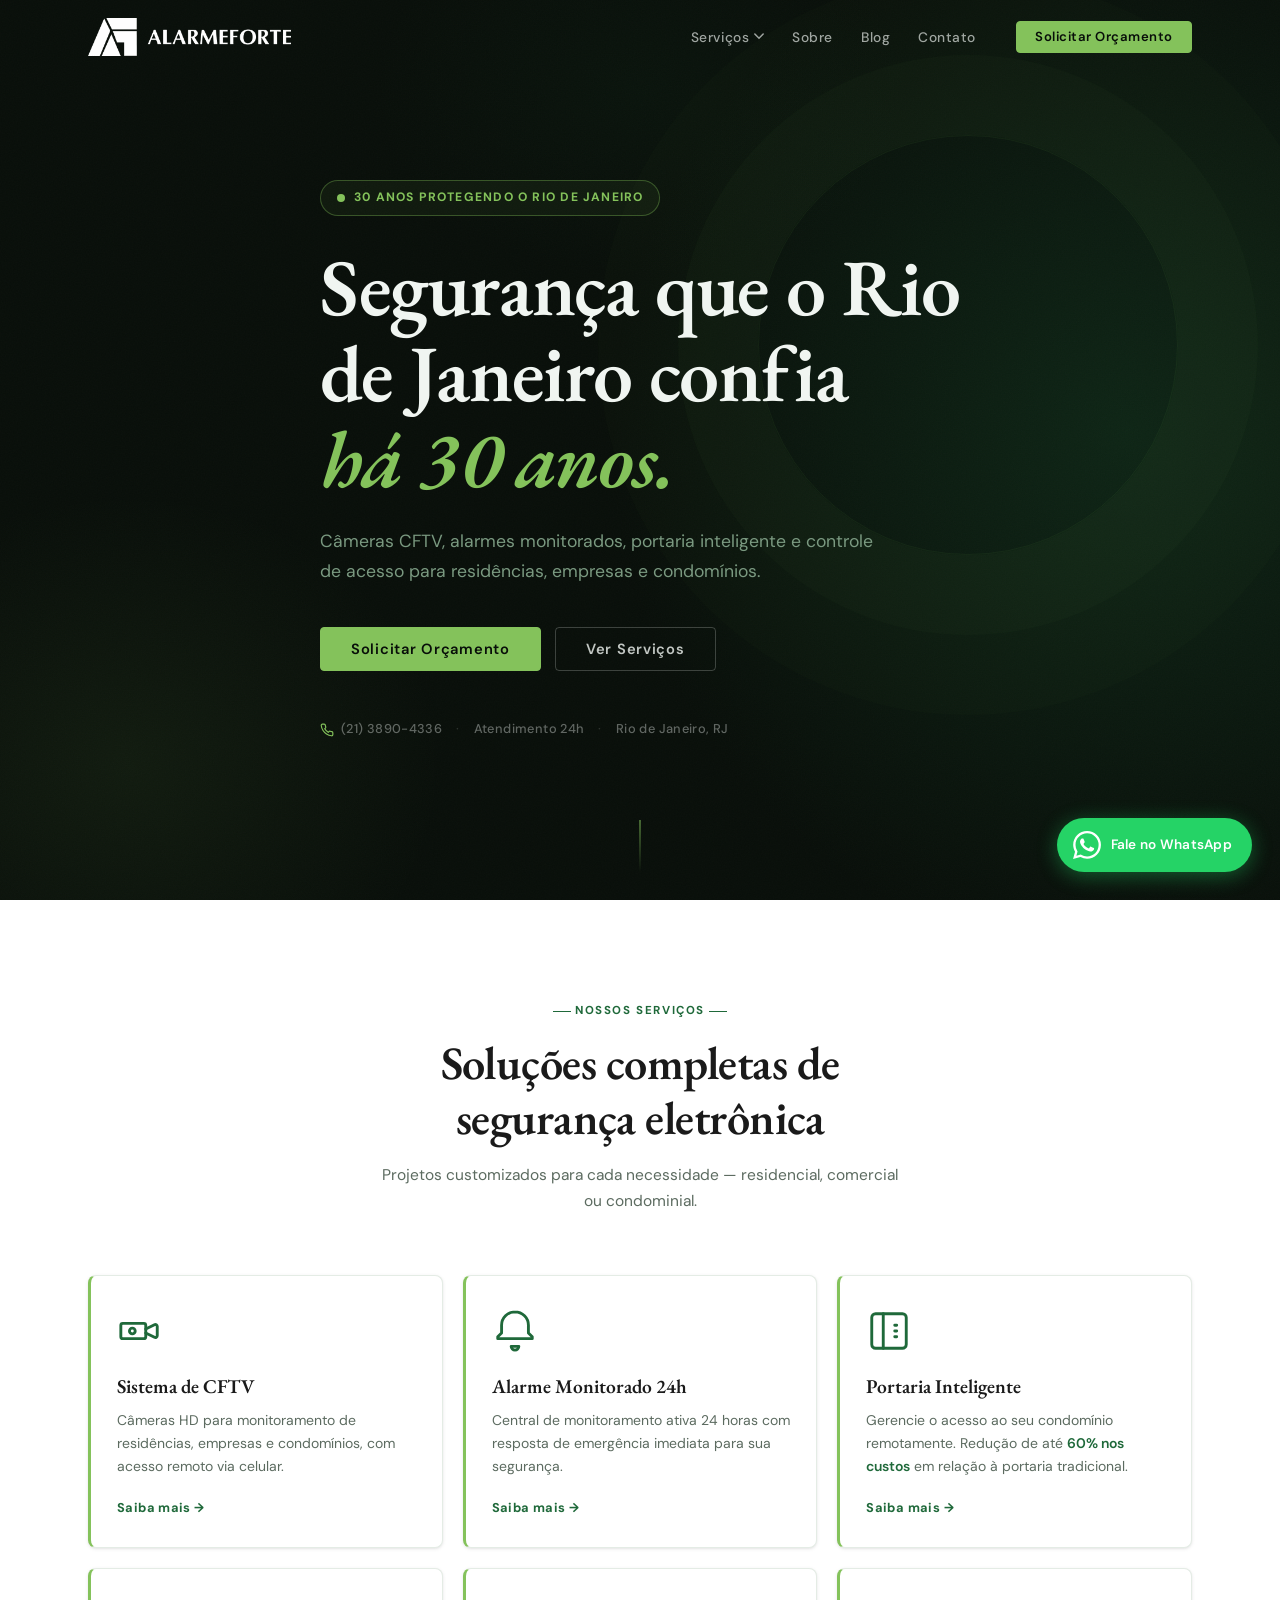
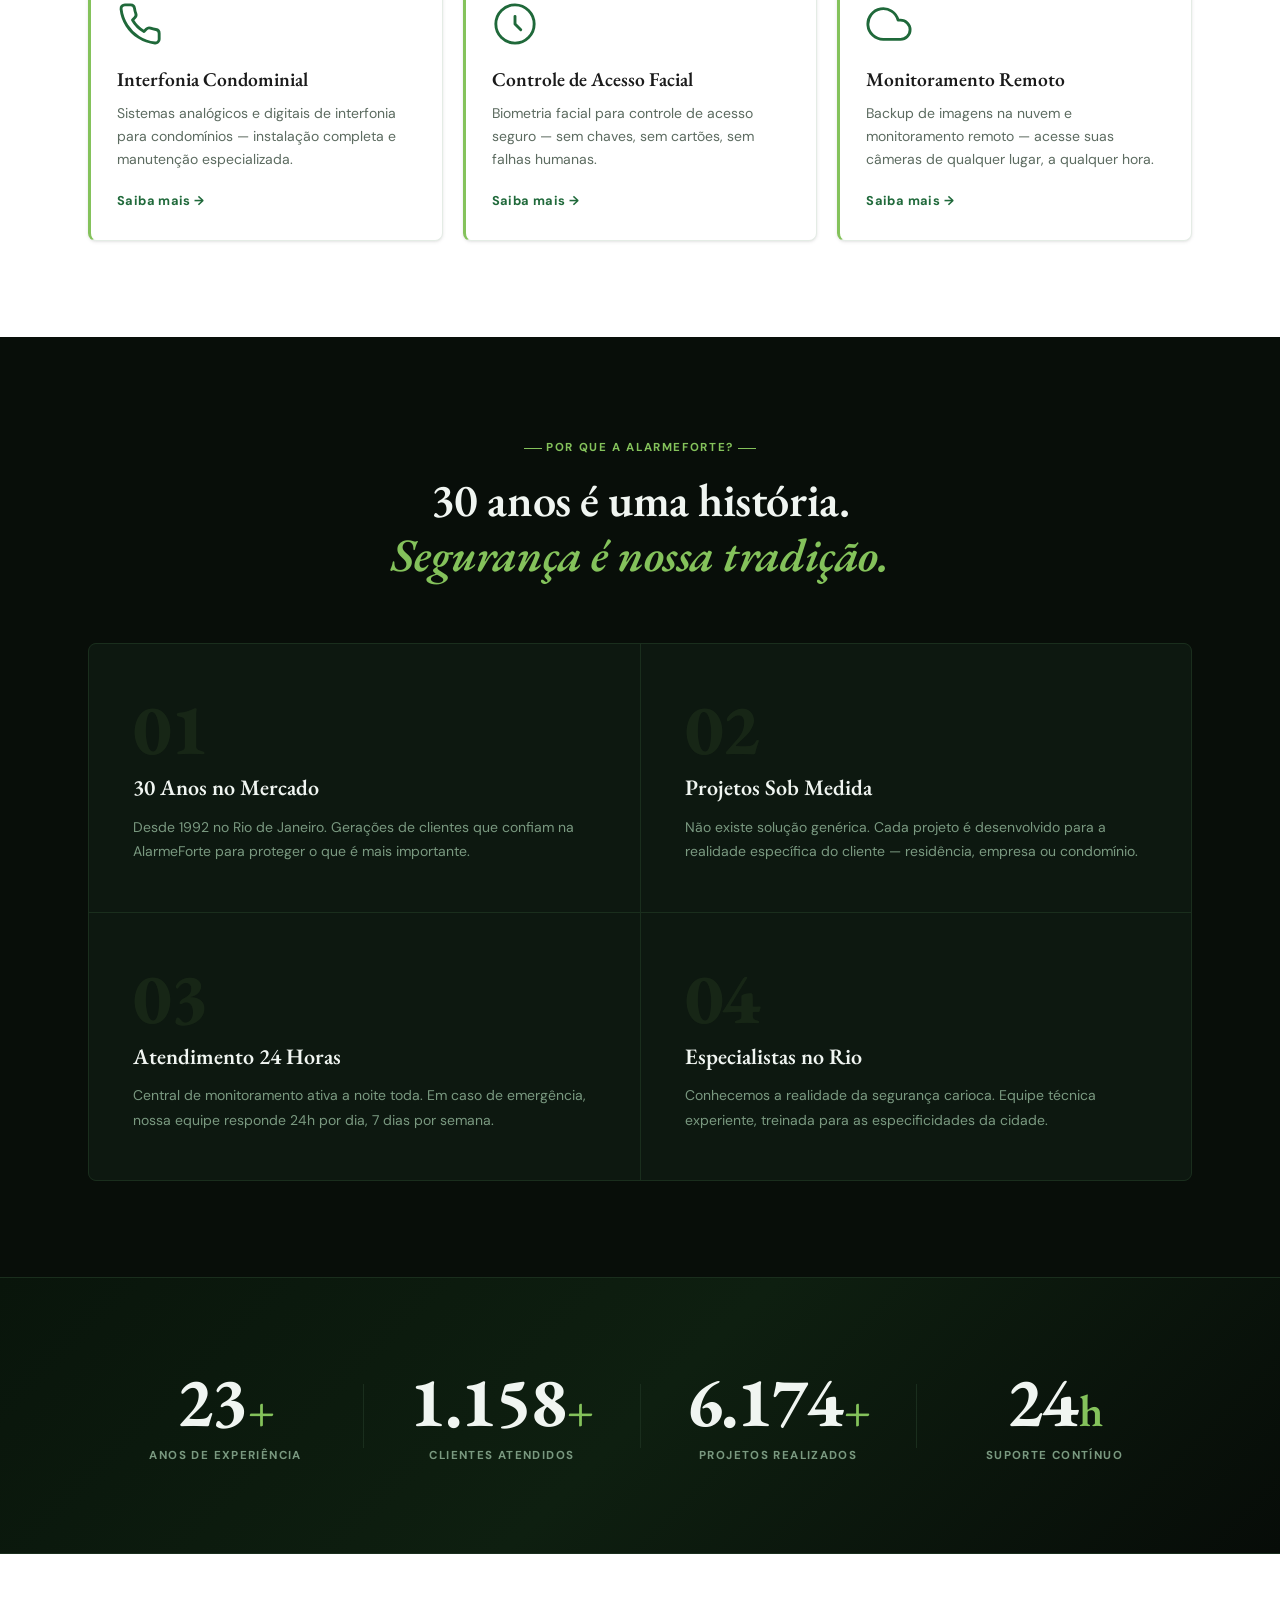
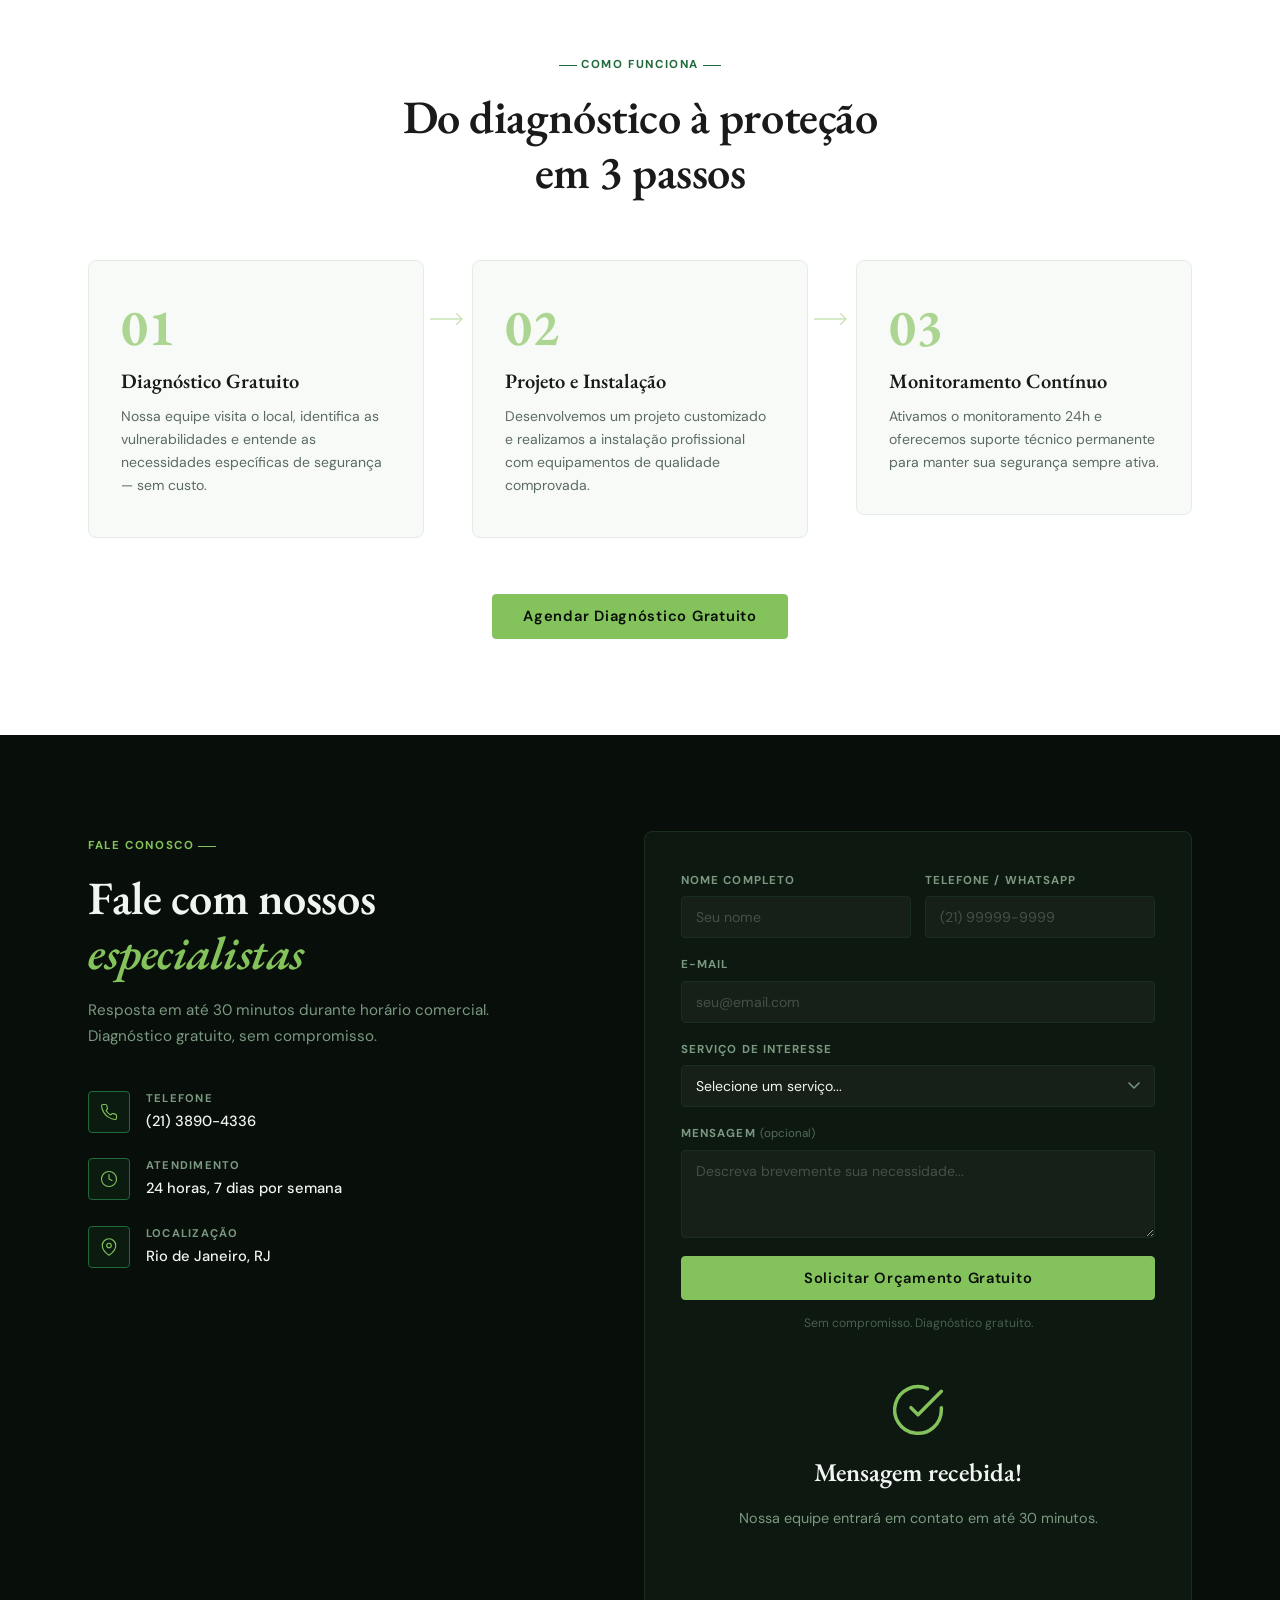
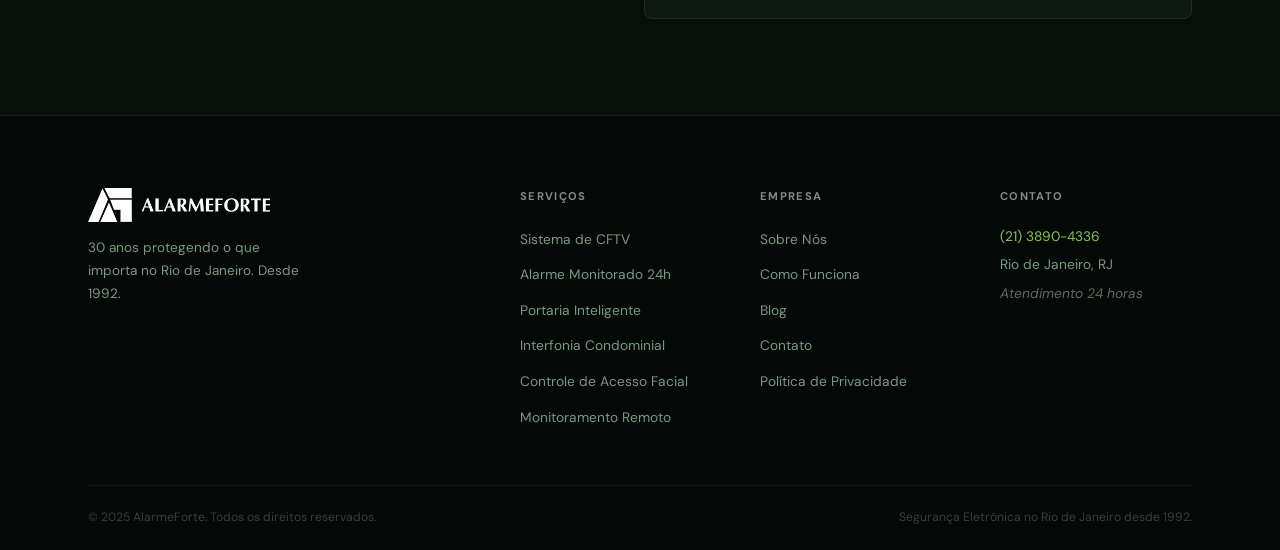
==== index.html @ 2f34e300 "feat: AlarmeForte site V2 — gerador estático, páginas de serviço, blog, admin Streamlit" ====
<!DOCTYPE html>
<html lang="pt-BR">
<head>
  <meta charset="UTF-8">
  <meta name="viewport" content="width=device-width, initial-scale=1.0">
  <meta name="description" content="AlarmeForte — 30 anos de segurança eletrônica no Rio de Janeiro. Câmeras CFTV, alarmes monitorados, portaria inteligente e controle de acesso para residências, empresas e condomínios.">
  <meta property="og:title" content="AlarmeForte | Segurança Eletrônica no Rio de Janeiro">
  <meta property="og:description" content="30 anos protegendo residências, empresas e condomínios no Rio de Janeiro.">
  <meta property="og:type" content="website">
  <meta name="author" content="AlarmeForte">
  <title>AlarmeForte | Segurança Eletrônica no Rio de Janeiro</title>
  
  <link rel="preconnect" href="https://fonts.googleapis.com">
  <link rel="preconnect" href="https://fonts.gstatic.com" crossorigin>
  <link href="https://fonts.googleapis.com/css2?family=EB+Garamond:ital,wght@0,400;0,500;0,600;0,700;0,800;1,400;1,600&family=DM+Sans:opsz,wght@9..40,300;9..40,400;9..40,500;9..40,600;9..40,700&display=swap" rel="stylesheet">
  <link rel="stylesheet" href="/css/style.css">
</head>
<body>

  <!-- ===== NAVIGATION ===== -->
  <nav id="navbar" class="navbar">
    <div class="nav-container">
      <a href="/" class="nav-logo">
        <img src="/img/logo.png" alt="AlarmeForte" class="logo-img">
      </a>
      <ul class="nav-links" id="navLinks">
        <li class="nav-dropdown-wrapper">
          <a href="#" class="nav-dropdown-toggle" aria-haspopup="true" aria-expanded="false">
            Serviços
            <svg viewBox="0 0 12 8" width="10" height="7" fill="none" stroke="currentColor" stroke-width="1.8" stroke-linecap="round" aria-hidden="true"><path d="M1 1l5 5 5-5"/></svg>
          </a>
          <div class="nav-dropdown-menu" role="menu">
            
            <a href="/servicos/cftv/" role="menuitem">Sistema de CFTV</a>
            
            <a href="/servicos/alarme-monitorado/" role="menuitem">Alarme Monitorado 24h</a>
            
            <a href="/servicos/portaria-inteligente/" role="menuitem">Portaria Inteligente</a>
            
            <a href="/servicos/interfonia/" role="menuitem">Interfonia Condominial</a>
            
            <a href="/servicos/controle-acesso/" role="menuitem">Controle de Acesso Facial</a>
            
            <a href="/servicos/monitoramento-remoto/" role="menuitem">Monitoramento Remoto</a>
            
          </div>
        </li>
        <li><a href="/#sobre">Sobre</a></li>
        <li><a href="/noticias/">Blog</a></li>
        <li><a href="/#contato">Contato</a></li>
      </ul>
      <a href="/#contato" class="btn btn-primary nav-cta">Solicitar Orçamento</a>
      <button class="hamburger" id="hamburger" aria-label="Abrir menu" aria-expanded="false">
        <span></span><span></span><span></span>
      </button>
    </div>
  </nav>

  

  <!-- ===== HERO ===== -->
  <section id="hero" class="hero">
    <div class="hero-bg" aria-hidden="true"></div>
    <div class="container hero-content">
      <div class="hero-badge reveal">
        <svg viewBox="0 0 8 8" width="8" height="8" aria-hidden="true"><circle cx="4" cy="4" r="4" fill="#84C25B"/></svg>
        30 Anos Protegendo o Rio de Janeiro
      </div>
      <h1 class="hero-title reveal reveal-delay-1">
        Segurança que o Rio<br>
        de Janeiro confia<br>
        <em>há 30 anos.</em>
      </h1>
      <p class="hero-subtitle reveal reveal-delay-2">
        Câmeras CFTV, alarmes monitorados, portaria inteligente e controle de acesso
        para residências, empresas e condomínios.
      </p>
      <div class="hero-actions reveal reveal-delay-3">
        <a href="/#contato" class="btn btn-primary btn-lg">Solicitar Orçamento</a>
        <a href="#servicos" class="btn btn-outline btn-lg">Ver Serviços</a>
      </div>
      <div class="hero-trust reveal reveal-delay-4">
        <span>
          <svg viewBox="0 0 24 24" width="14" height="14" fill="none" stroke="currentColor" stroke-width="2" aria-hidden="true"><path d="M22 16.92v3a2 2 0 01-2.18 2 19.79 19.79 0 01-8.63-3.07 19.5 19.5 0 01-6-6A19.79 19.79 0 012.12 4.18 2 2 0 014.11 2h3a2 2 0 012 1.72c.127.96.361 1.903.7 2.81a2 2 0 01-.45 2.11L8.09 9.91a16 16 0 006 6l1.27-1.27a2 2 0 012.11-.45c.907.339 1.85.573 2.81.7A2 2 0 0122 16.92z" stroke-linecap="round" stroke-linejoin="round"/></svg>
          (21) 3890-4336
        </span>
        <span class="trust-sep" aria-hidden="true">·</span>
        <span>Atendimento 24h</span>
        <span class="trust-sep" aria-hidden="true">·</span>
        <span>Rio de Janeiro, RJ</span>
      </div>
    </div>
    <div class="hero-scroll-indicator" aria-hidden="true">
      <div class="scroll-line"></div>
    </div>
  </section>

  <!-- ===== SERVIÇOS ===== -->
  <section id="servicos" class="section-light">
    <div class="container">
      <div class="section-header">
        <span class="section-label">Nossos Serviços</span>
        <h2 class="section-title">Soluções completas de<br>segurança eletrônica</h2>
        <p class="section-subtitle">Projetos customizados para cada necessidade — residencial, comercial ou condominial.</p>
      </div>
      <div class="services-grid">

        <article class="service-card reveal">
          <div class="service-icon" aria-hidden="true">
            <svg viewBox="0 0 24 24" fill="none" stroke="currentColor" stroke-width="1.5" stroke-linecap="round" stroke-linejoin="round">
              <rect x="2" y="8" width="13" height="8" rx="1"/>
              <path d="M15 11l4.55-2.28A1 1 0 0121 9.57V14.4a1 1 0 01-1.45.9L15 13"/>
              <circle cx="8" cy="12" r="1.5"/>
            </svg>
          </div>
          <h3>Sistema de CFTV</h3>
          <p>Câmeras HD para monitoramento de residências, empresas e condomínios, com acesso remoto via celular.</p>
          <a href="/servicos/cftv/" class="service-link">Saiba mais →</a>
        </article>

        <article class="service-card reveal">
          <div class="service-icon" aria-hidden="true">
            <svg viewBox="0 0 24 24" fill="none" stroke="currentColor" stroke-width="1.5" stroke-linecap="round" stroke-linejoin="round">
              <path d="M12 2C8.13 2 5 5.13 5 9v4l-2 2v1h18v-1l-2-2V9c0-3.87-3.13-7-7-7zm0 20c1.1 0 2-.9 2-2h-4c0 1.1.9 2 2 2z"/>
            </svg>
          </div>
          <h3>Alarme Monitorado 24h</h3>
          <p>Central de monitoramento ativa 24 horas com resposta de emergência imediata para sua segurança.</p>
          <a href="/servicos/alarme-monitorado/" class="service-link">Saiba mais →</a>
        </article>

        <article class="service-card reveal">
          <div class="service-icon" aria-hidden="true">
            <svg viewBox="0 0 24 24" fill="none" stroke="currentColor" stroke-width="1.5" stroke-linecap="round" stroke-linejoin="round">
              <rect x="3" y="3" width="18" height="18" rx="2"/>
              <path d="M9 3v18M15 9h1M15 12h1M15 15h1"/>
            </svg>
          </div>
          <h3>Portaria Inteligente</h3>
          <p>Gerencie o acesso ao seu condomínio remotamente. Redução de até <strong>60% nos custos</strong> em relação à portaria tradicional.</p>
          <a href="/servicos/portaria-inteligente/" class="service-link">Saiba mais →</a>
        </article>

        <article class="service-card reveal">
          <div class="service-icon" aria-hidden="true">
            <svg viewBox="0 0 24 24" fill="none" stroke="currentColor" stroke-width="1.5" stroke-linecap="round" stroke-linejoin="round">
              <path d="M22 16.92v3a2 2 0 01-2.18 2 19.79 19.79 0 01-8.63-3.07 19.5 19.5 0 01-6-6A19.79 19.79 0 012.12 4.18 2 2 0 014.11 2h3a2 2 0 012 1.72c.127.96.361 1.903.7 2.81a2 2 0 01-.45 2.11L8.09 9.91a16 16 0 006 6l1.27-1.27a2 2 0 012.11-.45c.907.339 1.85.573 2.81.7A2 2 0 0122 16.92z"/>
            </svg>
          </div>
          <h3>Interfonia Condominial</h3>
          <p>Sistemas analógicos e digitais de interfonia para condomínios — instalação completa e manutenção especializada.</p>
          <a href="/servicos/interfonia/" class="service-link">Saiba mais →</a>
        </article>

        <article class="service-card reveal">
          <div class="service-icon" aria-hidden="true">
            <svg viewBox="0 0 24 24" fill="none" stroke="currentColor" stroke-width="1.5" stroke-linecap="round" stroke-linejoin="round">
              <path d="M12 2a10 10 0 100 20 10 10 0 000-20z"/>
              <path d="M12 8v4l3 3"/>
            </svg>
          </div>
          <h3>Controle de Acesso Facial</h3>
          <p>Biometria facial para controle de acesso seguro — sem chaves, sem cartões, sem falhas humanas.</p>
          <a href="/servicos/controle-acesso/" class="service-link">Saiba mais →</a>
        </article>

        <article class="service-card reveal">
          <div class="service-icon" aria-hidden="true">
            <svg viewBox="0 0 24 24" fill="none" stroke="currentColor" stroke-width="1.5" stroke-linecap="round" stroke-linejoin="round">
              <path d="M18 10h-1.26A8 8 0 109 20h9a5 5 0 000-10z"/>
            </svg>
          </div>
          <h3>Monitoramento Remoto</h3>
          <p>Backup de imagens na nuvem e monitoramento remoto — acesse suas câmeras de qualquer lugar, a qualquer hora.</p>
          <a href="/servicos/monitoramento-remoto/" class="service-link">Saiba mais →</a>
        </article>

      </div>
    </div>
  </section>

  <!-- ===== POR QUE ALARMEFORTE ===== -->
  <section id="sobre" class="section-dark">
    <div class="container">
      <div class="section-header">
        <span class="section-label">Por que a AlarmeForte?</span>
        <h2 class="section-title section-title-light">30 anos é uma história.<br><em>Segurança é nossa tradição.</em></h2>
      </div>
      <div class="features-grid">
        <div class="feature-card reveal">
          <div class="feature-number" aria-hidden="true">01</div>
          <h3>30 Anos no Mercado</h3>
          <p>Desde 1992 no Rio de Janeiro. Gerações de clientes que confiam na AlarmeForte para proteger o que é mais importante.</p>
        </div>
        <div class="feature-card reveal">
          <div class="feature-number" aria-hidden="true">02</div>
          <h3>Projetos Sob Medida</h3>
          <p>Não existe solução genérica. Cada projeto é desenvolvido para a realidade específica do cliente — residência, empresa ou condomínio.</p>
        </div>
        <div class="feature-card reveal">
          <div class="feature-number" aria-hidden="true">03</div>
          <h3>Atendimento 24 Horas</h3>
          <p>Central de monitoramento ativa a noite toda. Em caso de emergência, nossa equipe responde 24h por dia, 7 dias por semana.</p>
        </div>
        <div class="feature-card reveal">
          <div class="feature-number" aria-hidden="true">04</div>
          <h3>Especialistas no Rio</h3>
          <p>Conhecemos a realidade da segurança carioca. Equipe técnica experiente, treinada para as especificidades da cidade.</p>
        </div>
      </div>
    </div>
  </section>

  <!-- ===== NÚMEROS ===== -->
  <section id="numeros" class="section-stats">
    <div class="container">
      <div class="stats-grid">
        <div class="stat-item reveal">
          <div class="stat-value">
            <span class="stat-number" data-target="30">0</span><span class="stat-suffix">+</span>
          </div>
          <span class="stat-label">Anos de Experiência</span>
        </div>
        <div class="stat-divider" aria-hidden="true"></div>
        <div class="stat-item reveal">
          <div class="stat-value">
            <span class="stat-number" data-target="1500">0</span><span class="stat-suffix">+</span>
          </div>
          <span class="stat-label">Clientes Atendidos</span>
        </div>
        <div class="stat-divider" aria-hidden="true"></div>
        <div class="stat-item reveal">
          <div class="stat-value">
            <span class="stat-number" data-target="8000">0</span><span class="stat-suffix">+</span>
          </div>
          <span class="stat-label">Projetos Realizados</span>
        </div>
        <div class="stat-divider" aria-hidden="true"></div>
        <div class="stat-item reveal">
          <div class="stat-value">
            <span class="stat-number">24</span><span class="stat-suffix">h</span>
          </div>
          <span class="stat-label">Suporte Contínuo</span>
        </div>
      </div>
    </div>
  </section>

  <!-- ===== COMO FUNCIONA ===== -->
  <section id="como-funciona" class="section-light">
    <div class="container">
      <div class="section-header">
        <span class="section-label">Como Funciona</span>
        <h2 class="section-title">Do diagnóstico à proteção<br>em 3 passos</h2>
      </div>
      <div class="steps-grid">
        <div class="step reveal">
          <div class="step-number" aria-hidden="true">01</div>
          <h3>Diagnóstico Gratuito</h3>
          <p>Nossa equipe visita o local, identifica as vulnerabilidades e entende as necessidades específicas de segurança — sem custo.</p>
        </div>
        <div class="step-connector" aria-hidden="true">
          <svg viewBox="0 0 40 16" fill="none"><path d="M0 8h36M30 2l6 6-6 6" stroke="currentColor" stroke-width="1.5" stroke-linecap="round" stroke-linejoin="round"/></svg>
        </div>
        <div class="step reveal">
          <div class="step-number" aria-hidden="true">02</div>
          <h3>Projeto e Instalação</h3>
          <p>Desenvolvemos um projeto customizado e realizamos a instalação profissional com equipamentos de qualidade comprovada.</p>
        </div>
        <div class="step-connector" aria-hidden="true">
          <svg viewBox="0 0 40 16" fill="none"><path d="M0 8h36M30 2l6 6-6 6" stroke="currentColor" stroke-width="1.5" stroke-linecap="round" stroke-linejoin="round"/></svg>
        </div>
        <div class="step reveal">
          <div class="step-number" aria-hidden="true">03</div>
          <h3>Monitoramento Contínuo</h3>
          <p>Ativamos o monitoramento 24h e oferecemos suporte técnico permanente para manter sua segurança sempre ativa.</p>
        </div>
      </div>
      <div class="steps-cta reveal">
        <a href="/#contato" class="btn btn-primary btn-lg">Agendar Diagnóstico Gratuito</a>
      </div>
    </div>
  </section>

  <!-- ===== CONTATO ===== -->
  <section id="contato" class="section-dark">
    <div class="container">
      <div class="contact-grid">
        <div class="contact-info reveal">
          <span class="section-label">Fale Conosco</span>
          <h2 class="section-title section-title-light">Fale com nossos<br><em>especialistas</em></h2>
          <p class="contact-subtitle">Resposta em até 30 minutos durante horário comercial. Diagnóstico gratuito, sem compromisso.</p>
          <div class="contact-details">
            <a href="tel:+552138904336" class="contact-item">
              <div class="contact-icon" aria-hidden="true">
                <svg viewBox="0 0 24 24" fill="none" stroke="currentColor" stroke-width="1.5" stroke-linecap="round" stroke-linejoin="round" width="18" height="18">
                  <path d="M22 16.92v3a2 2 0 01-2.18 2 19.79 19.79 0 01-8.63-3.07 19.5 19.5 0 01-6-6A19.79 19.79 0 012.12 4.18 2 2 0 014.11 2h3a2 2 0 012 1.72c.127.96.361 1.903.7 2.81a2 2 0 01-.45 2.11L8.09 9.91a16 16 0 006 6l1.27-1.27a2 2 0 012.11-.45c.907.339 1.85.573 2.81.7A2 2 0 0122 16.92z"/>
                </svg>
              </div>
              <div>
                <span class="contact-label">Telefone</span>
                <span class="contact-value">(21) 3890-4336</span>
              </div>
            </a>
            <div class="contact-item">
              <div class="contact-icon" aria-hidden="true">
                <svg viewBox="0 0 24 24" fill="none" stroke="currentColor" stroke-width="1.5" stroke-linecap="round" width="18" height="18">
                  <circle cx="12" cy="12" r="10"/><polyline points="12 6 12 12 16 14"/>
                </svg>
              </div>
              <div>
                <span class="contact-label">Atendimento</span>
                <span class="contact-value">24 horas, 7 dias por semana</span>
              </div>
            </div>
            <div class="contact-item">
              <div class="contact-icon" aria-hidden="true">
                <svg viewBox="0 0 24 24" fill="none" stroke="currentColor" stroke-width="1.5" stroke-linecap="round" stroke-linejoin="round" width="18" height="18">
                  <path d="M21 10c0 7-9 13-9 13s-9-6-9-13a9 9 0 0118 0z"/>
                  <circle cx="12" cy="10" r="3"/>
                </svg>
              </div>
              <div>
                <span class="contact-label">Localização</span>
                <span class="contact-value">Rio de Janeiro, RJ</span>
              </div>
            </div>
          </div>
        </div>
        <div class="contact-form-wrapper reveal">
          <form id="contactForm" class="contact-form" action="https://formspree.io/f/mzdkrook" method="POST">
            <div class="form-row">
              <div class="form-group">
                <label for="name">Nome completo</label>
                <input type="text" id="name" name="name" placeholder="Seu nome" required autocomplete="name">
              </div>
              <div class="form-group">
                <label for="phone">Telefone / WhatsApp</label>
                <input type="tel" id="phone" name="phone" placeholder="(21) 99999-9999" required autocomplete="tel">
              </div>
            </div>
            <div class="form-group">
              <label for="email">E-mail</label>
              <input type="email" id="email" name="email" placeholder="seu@email.com" required autocomplete="email">
            </div>
            <div class="form-group">
              <label for="service">Serviço de interesse</label>
              <select id="service" name="service">
                <option value="">Selecione um serviço...</option>
                
                <option>Sistema de CFTV</option>
                
                <option>Alarme Monitorado 24h</option>
                
                <option>Portaria Inteligente</option>
                
                <option>Interfonia Condominial</option>
                
                <option>Controle de Acesso Facial</option>
                
                <option>Monitoramento Remoto</option>
                
                <option>Assistência Técnica</option>
                <option>Outro / Não sei ainda</option>
              </select>
            </div>
            <div class="form-group">
              <label for="message">Mensagem <span class="label-optional">(opcional)</span></label>
              <textarea id="message" name="message" rows="3" placeholder="Descreva brevemente sua necessidade..."></textarea>
            </div>
            <button type="submit" class="btn btn-primary btn-full btn-lg" id="submitBtn">
              <span class="btn-text">Solicitar Orçamento Gratuito</span>
              <span class="btn-loading" hidden>Enviando...</span>
            </button>
            <p class="form-note">Sem compromisso. Diagnóstico gratuito.</p>
          </form>
          <div id="formSuccess" class="form-success" hidden>
            <svg viewBox="0 0 24 24" fill="none" stroke="currentColor" stroke-width="1.5" width="56" height="56">
              <path d="M22 11.08V12a10 10 0 11-5.93-9.14" stroke-linecap="round" stroke-linejoin="round"/>
              <polyline points="22 4 12 14.01 9 11.01" stroke-linecap="round" stroke-linejoin="round"/>
            </svg>
            <h3>Mensagem recebida!</h3>
            <p>Nossa equipe entrará em contato em até 30 minutos.</p>
          </div>
        </div>
      </div>
    </div>
  </section>



  <!-- ===== FOOTER ===== -->
  <footer class="footer">
    <div class="container">
      <div class="footer-grid">
        <div class="footer-brand">
          <a href="/" class="nav-logo footer-logo">
            <img src="/img/logo.png" alt="AlarmeForte" class="logo-img">
          </a>
          <p class="footer-tagline">30 anos protegendo o que importa no Rio de Janeiro. Desde 1992.</p>
        </div>
        <div class="footer-links">
          <h4>Serviços</h4>
          <ul>
            
            <li><a href="/servicos/cftv/">Sistema de CFTV</a></li>
            
            <li><a href="/servicos/alarme-monitorado/">Alarme Monitorado 24h</a></li>
            
            <li><a href="/servicos/portaria-inteligente/">Portaria Inteligente</a></li>
            
            <li><a href="/servicos/interfonia/">Interfonia Condominial</a></li>
            
            <li><a href="/servicos/controle-acesso/">Controle de Acesso Facial</a></li>
            
            <li><a href="/servicos/monitoramento-remoto/">Monitoramento Remoto</a></li>
            
          </ul>
        </div>
        <div class="footer-links">
          <h4>Empresa</h4>
          <ul>
            <li><a href="/#sobre">Sobre Nós</a></li>
            <li><a href="/#como-funciona">Como Funciona</a></li>
            <li><a href="/noticias/">Blog</a></li>
            <li><a href="/#contato">Contato</a></li>
            <li><a href="https://alarmeforte.com.br/politica-de-privacidade/" target="_blank" rel="noopener">Política de Privacidade</a></li>
          </ul>
        </div>
        <div class="footer-contact">
          <h4>Contato</h4>
          <p><a href="tel:+552138904336">(21) 3890-4336</a></p>
          <p>Rio de Janeiro, RJ</p>
          <p class="footer-hours">Atendimento 24 horas</p>
        </div>
      </div>
      <div class="footer-bottom">
        <p>© 2025 AlarmeForte. Todos os direitos reservados.</p>
        <p>Segurança Eletrônica no Rio de Janeiro desde 1992.</p>
      </div>
    </div>
  </footer>

  <!-- WhatsApp Floating Button -->
  <a href="https://wa.me/+5521988616651?text=Ol%C3%A1%21%20Gostaria%20de%20solicitar%20um%20or%C3%A7amento."
     class="whatsapp-btn"
     target="_blank"
     rel="noopener noreferrer"
     aria-label="Fale conosco pelo WhatsApp">
    <svg viewBox="0 0 24 24" fill="currentColor" width="28" height="28" aria-hidden="true">
      <path d="M17.472 14.382c-.297-.149-1.758-.867-2.03-.967-.273-.099-.471-.148-.67.15-.197.297-.767.966-.94 1.164-.173.199-.347.223-.644.075-.297-.15-1.255-.463-2.39-1.475-.883-.788-1.48-1.761-1.653-2.059-.173-.297-.018-.458.13-.606.134-.133.298-.347.446-.52.149-.174.198-.298.298-.497.099-.198.05-.371-.025-.52-.075-.149-.669-1.612-.916-2.207-.242-.579-.487-.5-.669-.51-.173-.008-.371-.01-.57-.01-.198 0-.52.074-.792.372-.272.297-1.04 1.016-1.04 2.479 0 1.462 1.065 2.875 1.213 3.074.149.198 2.096 3.2 5.077 4.487.709.306 1.262.489 1.694.625.712.227 1.36.195 1.871.118.571-.085 1.758-.719 2.006-1.413.248-.694.248-1.289.173-1.413-.074-.124-.272-.198-.57-.347m-5.421 7.403h-.004a9.87 9.87 0 01-5.031-1.378l-.361-.214-3.741.982.998-3.648-.235-.374a9.86 9.86 0 01-1.51-5.26c.001-5.45 4.436-9.884 9.888-9.884 2.64 0 5.122 1.03 6.988 2.898a9.825 9.825 0 012.893 6.994c-.003 5.45-4.437 9.884-9.885 9.884m8.413-18.297A11.815 11.815 0 0012.05 0C5.495 0 .16 5.335.157 11.892c0 2.096.547 4.142 1.588 5.945L.057 24l6.305-1.654a11.882 11.882 0 005.683 1.448h.005c6.554 0 11.89-5.335 11.893-11.893a11.821 11.821 0 00-3.48-8.413z"/>
    </svg>
    <span class="whatsapp-label">Fale no WhatsApp</span>
  </a>

  <script src="/js/main.js"></script>
  
</body>
</html>
---- css/style.css ----
/* ===========================================
   ALARMEFORTE — style.css
   Design: "Fortaleza" — dark, authoritative
   =========================================== */

/* ===========================
   DESIGN TOKENS
   =========================== */
:root {
  /* Colors */
  --dark-bg:        #080E09;
  --dark-card:      #0D1810;
  --dark-border:    #1A2E1D;
  --green-primary:  #1F693A;
  --green-accent:   #84C25B;
  --green-glow:     rgba(132, 194, 91, 0.15);
  --text-light:     #F0F5F1;
  --text-muted:     #7A9980;
  --white:          #FFFFFF;
  --text-dark:      #1A1A1A;
  --text-gray:      #5C6B60;
  --light-bg:       #F7FAF7;
  --border-light:   #E4ECE5;

  /* Typography */
  --font-display: 'EB Garamond', Georgia, 'Times New Roman', serif;
  --font-body:    'DM Sans', system-ui, -apple-system, sans-serif;

  /* Shape */
  --radius:    4px;
  --radius-lg: 8px;

  /* Shadows */
  --shadow-sm: 0 1px 4px rgba(0,0,0,0.07), 0 1px 2px rgba(0,0,0,0.05);
  --shadow-md: 0 4px 20px rgba(0,0,0,0.10), 0 2px 8px rgba(0,0,0,0.06);
  --shadow-lg: 0 20px 56px rgba(0,0,0,0.16);

  /* Transitions */
  --t: 0.22s ease;
  --t-slow: 0.5s ease;
}

/* ===========================
   RESET & BASE
   =========================== */
*, *::before, *::after { box-sizing: border-box; margin: 0; padding: 0; }

html {
  scroll-behavior: smooth;
  font-size: 16px;
}

body {
  font-family: var(--font-body);
  color: var(--text-dark);
  background: var(--dark-bg);
  line-height: 1.6;
  -webkit-font-smoothing: antialiased;
  -moz-osx-font-smoothing: grayscale;
  overflow-x: hidden;
}

img, svg { display: block; }
a { text-decoration: none; color: inherit; }
ul, ol { list-style: none; }
button { cursor: pointer; border: none; background: none; font-family: inherit; font-size: inherit; }
input, select, textarea, button { font-family: inherit; }

/* ===========================
   LAYOUT
   =========================== */
.container {
  max-width: 1160px;
  margin: 0 auto;
  padding: 0 28px;
}

/* ===========================
   BUTTONS
   =========================== */
.btn {
  display: inline-flex;
  align-items: center;
  justify-content: center;
  gap: 8px;
  padding: 11px 22px;
  border-radius: var(--radius);
  font-size: 0.88rem;
  font-weight: 600;
  letter-spacing: 0.04em;
  transition: all var(--t);
  border: 1.5px solid transparent;
  white-space: nowrap;
  cursor: pointer;
  line-height: 1;
}

.btn-lg {
  padding: 14px 30px;
  font-size: 0.92rem;
  letter-spacing: 0.05em;
}

.btn-full { width: 100%; }

.btn-primary {
  background: var(--green-accent);
  color: var(--dark-bg);
  border-color: var(--green-accent);
}
.btn-primary:hover {
  background: #93cf66;
  border-color: #93cf66;
  transform: translateY(-1px);
  box-shadow: 0 6px 24px rgba(132, 194, 91, 0.32);
}
.btn-primary:active { transform: translateY(0); }

.btn-outline {
  background: transparent;
  color: rgba(240, 245, 241, 0.8);
  border-color: rgba(240, 245, 241, 0.22);
}
.btn-outline:hover {
  border-color: var(--green-accent);
  color: var(--green-accent);
  transform: translateY(-1px);
}

/* ===========================
   REVEAL ANIMATIONS
   =========================== */
.reveal {
  opacity: 0;
  transform: translateY(20px);
  transition: opacity 0.55s ease, transform 0.55s ease;
}
.reveal.visible {
  opacity: 1;
  transform: translateY(0);
}
.reveal-delay-1 { transition-delay: 0s; }
.reveal-delay-2 { transition-delay: 0.1s; }
.reveal-delay-3 { transition-delay: 0.22s; }
.reveal-delay-4 { transition-delay: 0.38s; }

/* ===========================
   NAVIGATION
   =========================== */
.navbar {
  position: fixed;
  top: 0; left: 0; right: 0;
  z-index: 1000;
  padding: 18px 0;
  transition: background var(--t), padding var(--t), border-color var(--t);
  border-bottom: 1px solid transparent;
}

.navbar.scrolled {
  background: rgba(8, 14, 9, 0.94);
  backdrop-filter: blur(16px);
  -webkit-backdrop-filter: blur(16px);
  padding: 12px 0;
  border-color: var(--dark-border);
}

.nav-container {
  max-width: 1160px;
  margin: 0 auto;
  padding: 0 28px;
  display: flex;
  align-items: center;
  gap: 32px;
}

.nav-logo {
  display: flex;
  align-items: center;
  gap: 9px;
  color: var(--text-light);
  font-size: 1.15rem;
  font-weight: 400;
  letter-spacing: 0.02em;
  flex-shrink: 0;
  transition: opacity var(--t);
}
.nav-logo:hover { opacity: 0.85; }
.nav-logo strong { font-weight: 700; }

.logo-icon {
  width: 26px; height: 26px;
  color: var(--green-accent);
  flex-shrink: 0;
}

/* Real logo image — mix-blend-mode:screen removes white background on dark sections */
.logo-img {
  height: 38px;
  width: auto;
  display: block;
  mix-blend-mode: screen;
}
.footer-logo .logo-img {
  height: 34px;
}

.nav-links {
  display: flex;
  align-items: center;
  gap: 28px;
  margin-left: auto;
}
.nav-links a {
  color: rgba(240, 245, 241, 0.65);
  font-size: 0.86rem;
  font-weight: 500;
  letter-spacing: 0.04em;
  transition: color var(--t);
  padding: 4px 0;
  position: relative;
}
.nav-links a::after {
  content: '';
  position: absolute;
  bottom: -2px; left: 0;
  width: 0; height: 1px;
  background: var(--green-accent);
  transition: width var(--t);
}
.nav-links a:hover { color: var(--text-light); }
.nav-links a:hover::after { width: 100%; }

.nav-cta {
  margin-left: 8px;
  padding: 8px 18px;
  font-size: 0.82rem;
}

/* Hamburger */
.hamburger {
  display: none;
  flex-direction: column;
  gap: 5px;
  padding: 4px;
  margin-left: auto;
}
.hamburger span {
  width: 22px; height: 2px;
  background: var(--text-light);
  border-radius: 2px;
  transition: all var(--t);
  transform-origin: center;
}
.hamburger.active span:nth-child(1) { transform: translateY(7px) rotate(45deg); }
.hamburger.active span:nth-child(2) { opacity: 0; transform: scaleX(0); }
.hamburger.active span:nth-child(3) { transform: translateY(-7px) rotate(-45deg); }

/* ===========================
   HERO
   =========================== */
.hero {
  position: relative;
  min-height: 100vh;
  display: flex;
  align-items: center;
  background: var(--dark-bg);
  overflow: hidden;
  padding: 100px 0 80px;
}

.hero-bg {
  position: absolute;
  inset: 0;
  pointer-events: none;
  background:
    radial-gradient(ellipse 65% 95% at 88% 48%, rgba(31, 105, 58, 0.25) 0%, transparent 62%),
    radial-gradient(ellipse 45% 55% at 10% 85%, rgba(132, 194, 91, 0.07) 0%, transparent 55%),
    radial-gradient(ellipse 30% 30% at 50% 10%, rgba(31, 105, 58, 0.06) 0%, transparent 70%);
}
/* Subtle grain texture */
.hero-bg::after {
  content: '';
  position: absolute;
  inset: 0;
  background-image: url("data:image/svg+xml,%3Csvg xmlns='http://www.w3.org/2000/svg' width='300' height='300'%3E%3Cfilter id='n'%3E%3CfeTurbulence type='fractalNoise' baseFrequency='0.75' numOctaves='4' stitchTiles='stitch'/%3E%3C/filter%3E%3Crect width='300' height='300' filter='url(%23n)'/%3E%3C/svg%3E");
  opacity: 0.025;
}

/* Green geometric lines — subtle decorative element */
.hero-bg::before {
  content: '';
  position: absolute;
  top: 15%; right: 8%;
  width: 420px; height: 420px;
  border: 1px solid rgba(132, 194, 91, 0.07);
  border-radius: 50%;
  pointer-events: none;
  box-shadow: 0 0 0 80px rgba(132, 194, 91, 0.025), 0 0 0 160px rgba(132, 194, 91, 0.015);
}

.hero-content {
  position: relative;
  z-index: 1;
  max-width: 760px;
}

.hero-badge {
  display: inline-flex;
  align-items: center;
  gap: 9px;
  padding: 7px 16px;
  border: 1px solid rgba(132, 194, 91, 0.35);
  border-radius: 100px;
  background: rgba(132, 194, 91, 0.06);
  color: var(--green-accent);
  font-size: 0.76rem;
  font-weight: 700;
  letter-spacing: 0.1em;
  text-transform: uppercase;
  margin-bottom: 28px;
}

.hero-title {
  font-family: var(--font-display);
  font-size: clamp(2.6rem, 6.5vw, 5rem);
  font-weight: 600;
  line-height: 1.08;
  color: var(--text-light);
  margin-bottom: 24px;
  letter-spacing: -0.015em;
}
.hero-title em {
  font-style: italic;
  color: var(--green-accent);
}

.hero-subtitle {
  font-size: clamp(0.95rem, 1.8vw, 1.1rem);
  color: var(--text-muted);
  line-height: 1.7;
  margin-bottom: 40px;
  max-width: 560px;
}

.hero-actions {
  display: flex;
  gap: 14px;
  flex-wrap: wrap;
  margin-bottom: 48px;
}

.hero-trust {
  display: flex;
  align-items: center;
  gap: 14px;
  flex-wrap: wrap;
  color: rgba(240, 245, 241, 0.38);
  font-size: 0.8rem;
  font-weight: 500;
  letter-spacing: 0.03em;
}
.hero-trust span {
  display: flex;
  align-items: center;
  gap: 7px;
}
.hero-trust svg { color: var(--green-accent); flex-shrink: 0; }
.trust-sep { opacity: 0.4; }

/* Scroll indicator */
.hero-scroll-indicator {
  position: absolute;
  bottom: 28px;
  left: 50%;
  transform: translateX(-50%);
}
.scroll-line {
  width: 1px;
  height: 52px;
  background: linear-gradient(to bottom, var(--green-accent), transparent);
  animation: scrollPulse 2.2s ease-in-out infinite;
}
@keyframes scrollPulse {
  0%, 100% { opacity: 0.25; transform: scaleY(1); transform-origin: top; }
  50%       { opacity: 0.8;  transform: scaleY(1.15); transform-origin: top; }
}

/* ===========================
   SECTION COMMON
   =========================== */
.section-light {
  background: var(--white);
  padding: 96px 0;
}
.section-dark {
  background: var(--dark-bg);
  padding: 96px 0;
}

.section-header {
  text-align: center;
  margin-bottom: 60px;
}

.section-label {
  display: inline-block;
  font-size: 0.72rem;
  font-weight: 700;
  letter-spacing: 0.14em;
  text-transform: uppercase;
  color: var(--green-primary);
  margin-bottom: 16px;
  padding: 0 24px;
  position: relative;
}
.section-label::before,
.section-label::after {
  content: '';
  position: absolute;
  top: 50%;
  width: 18px;
  height: 1px;
  background: var(--green-primary);
}
.section-label::before { right: calc(100% - 20px); }
.section-label::after  { left:  calc(100% - 20px); }

.section-dark .section-label { color: var(--green-accent); }
.section-dark .section-label::before,
.section-dark .section-label::after { background: var(--green-accent); }

.section-title {
  font-family: var(--font-display);
  font-size: clamp(1.9rem, 4vw, 2.9rem);
  font-weight: 600;
  line-height: 1.18;
  letter-spacing: -0.01em;
  color: var(--text-dark);
  margin-bottom: 16px;
}
.section-title-light { color: var(--text-light); }

.section-title em {
  font-style: italic;
  color: var(--green-primary);
}
.section-title-light em { color: var(--green-accent); }

.section-subtitle {
  font-size: 0.97rem;
  color: var(--text-gray);
  max-width: 520px;
  margin: 0 auto;
  line-height: 1.7;
}

/* ===========================
   SERVICES
   =========================== */
.services-grid {
  display: grid;
  grid-template-columns: repeat(3, 1fr);
  gap: 20px;
}

.service-card {
  background: var(--white);
  border: 1px solid var(--border-light);
  border-left: 3px solid var(--green-accent);
  border-radius: var(--radius-lg);
  padding: 32px 26px 28px;
  display: flex;
  flex-direction: column;
  transition: border-left-color var(--t), box-shadow var(--t), transform var(--t);
  box-shadow: var(--shadow-sm);
}
.service-card:hover {
  border-left-color: var(--green-primary);
  box-shadow: var(--shadow-md);
  transform: translateY(-3px);
}

.service-icon {
  width: 46px; height: 46px;
  color: var(--green-primary);
  margin-bottom: 20px;
}
.service-icon svg { width: 100%; height: 100%; }

.service-card h3 {
  font-family: var(--font-display);
  font-size: 1.22rem;
  font-weight: 600;
  color: var(--text-dark);
  margin-bottom: 10px;
  line-height: 1.3;
}
.service-card p {
  font-size: 0.875rem;
  color: var(--text-gray);
  line-height: 1.65;
  margin-bottom: 20px;
  flex: 1;
}
.service-card strong { color: var(--green-primary); font-weight: 600; }

.service-link {
  font-size: 0.8rem;
  font-weight: 700;
  color: var(--green-primary);
  letter-spacing: 0.03em;
  transition: color var(--t), letter-spacing var(--t);
  align-self: flex-start;
}
.service-link:hover {
  color: var(--green-accent);
  letter-spacing: 0.05em;
}

/* ===========================
   FEATURES (POR QUE ALARMEFORTE)
   =========================== */
.features-grid {
  display: grid;
  grid-template-columns: 1fr 1fr;
  gap: 1px;
  background: var(--dark-border);
  border: 1px solid var(--dark-border);
  border-radius: var(--radius-lg);
  overflow: hidden;
}

.feature-card {
  background: var(--dark-card);
  padding: 48px 44px;
  position: relative;
  overflow: hidden;
  transition: background var(--t);
}
.feature-card:hover { background: rgba(31, 105, 58, 0.07); }
.feature-card::after {
  content: '';
  position: absolute;
  top: 0; left: 0;
  width: 3px; height: 0;
  background: var(--green-accent);
  transition: height var(--t-slow);
}
.feature-card:hover::after { height: 100%; }

.feature-number {
  font-family: var(--font-display);
  font-size: 4.5rem;
  font-weight: 800;
  color: rgba(132, 194, 91, 0.09);
  line-height: 1;
  margin-bottom: 10px;
  letter-spacing: -0.03em;
  user-select: none;
}
.feature-card h3 {
  font-family: var(--font-display);
  font-size: 1.38rem;
  font-weight: 600;
  color: var(--text-light);
  margin-bottom: 12px;
  line-height: 1.3;
}
.feature-card p {
  font-size: 0.875rem;
  color: var(--text-muted);
  line-height: 1.75;
}

/* ===========================
   STATS
   =========================== */
.section-stats {
  background: linear-gradient(135deg, #09150B 0%, #0E1F10 50%, #070C08 100%);
  padding: 72px 0;
  border-top: 1px solid var(--dark-border);
  border-bottom: 1px solid var(--dark-border);
}

.stats-grid {
  display: grid;
  grid-template-columns: 1fr 1px 1fr 1px 1fr 1px 1fr;
  align-items: center;
  gap: 0;
}

.stat-item {
  text-align: center;
  padding: 16px 24px;
}

.stat-value {
  display: flex;
  align-items: baseline;
  justify-content: center;
  gap: 2px;
  line-height: 1;
  margin-bottom: 10px;
}

.stat-number {
  font-family: var(--font-display);
  font-size: clamp(2.8rem, 5.5vw, 4.5rem);
  font-weight: 700;
  color: var(--text-light);
  letter-spacing: -0.025em;
}
.stat-suffix {
  font-family: var(--font-display);
  font-size: clamp(1.8rem, 3.5vw, 3rem);
  font-weight: 600;
  color: var(--green-accent);
}
.stat-label {
  display: block;
  font-size: 0.72rem;
  font-weight: 700;
  letter-spacing: 0.12em;
  text-transform: uppercase;
  color: var(--text-muted);
}

.stat-divider {
  background: var(--dark-border);
  height: 64px;
  width: 1px;
}

/* ===========================
   HOW IT WORKS
   =========================== */
.steps-grid {
  display: grid;
  grid-template-columns: 1fr 48px 1fr 48px 1fr;
  align-items: start;
  gap: 0;
  margin-bottom: 56px;
}

.step {
  background: var(--light-bg);
  border: 1px solid var(--border-light);
  border-radius: var(--radius-lg);
  padding: 40px 32px;
  transition: border-color var(--t), box-shadow var(--t);
}
.step:hover {
  border-color: rgba(31, 105, 58, 0.4);
  box-shadow: var(--shadow-md);
}

.step-number {
  font-family: var(--font-display);
  font-size: 3.2rem;
  font-weight: 700;
  color: var(--green-accent);
  opacity: 0.65;
  line-height: 1;
  margin-bottom: 16px;
}
.step h3 {
  font-family: var(--font-display);
  font-size: 1.28rem;
  font-weight: 600;
  color: var(--text-dark);
  margin-bottom: 10px;
  line-height: 1.3;
}
.step p {
  font-size: 0.875rem;
  color: var(--text-gray);
  line-height: 1.65;
}

.step-connector {
  display: flex;
  align-items: flex-start;
  justify-content: center;
  padding-top: 52px;
  color: var(--green-accent);
  opacity: 0.45;
}
.step-connector svg {
  width: 36px; height: 14px;
}

.steps-cta { text-align: center; }

/* ===========================
   CONTACT
   =========================== */
.contact-grid {
  display: grid;
  grid-template-columns: 1fr 1.15fr;
  gap: 80px;
  align-items: start;
}

.contact-info .section-label { padding-left: 0; }
.contact-info .section-label::before { display: none; }

.contact-subtitle {
  color: var(--text-muted);
  font-size: 0.95rem;
  line-height: 1.75;
  margin-top: 12px;
  margin-bottom: 40px;
}

.contact-details {
  display: flex;
  flex-direction: column;
  gap: 24px;
}
.contact-item {
  display: flex;
  align-items: center;
  gap: 16px;
  transition: opacity var(--t);
}
.contact-item:hover { opacity: 0.8; }

.contact-icon {
  width: 42px; height: 42px;
  background: rgba(31, 105, 58, 0.14);
  border: 1px solid var(--green-primary);
  border-radius: var(--radius);
  display: flex; align-items: center; justify-content: center;
  flex-shrink: 0;
  color: var(--green-accent);
}

.contact-label {
  display: block;
  font-size: 0.7rem;
  font-weight: 700;
  letter-spacing: 0.11em;
  text-transform: uppercase;
  color: var(--text-muted);
  margin-bottom: 2px;
}
.contact-value {
  display: block;
  font-size: 0.92rem;
  color: var(--text-light);
  font-weight: 500;
}

/* Contact Form */
.contact-form-wrapper {
  background: var(--dark-card);
  border: 1px solid var(--dark-border);
  border-radius: var(--radius-lg);
  padding: 40px 36px;
}

.contact-form {
  display: flex;
  flex-direction: column;
  gap: 18px;
}

.form-row {
  display: grid;
  grid-template-columns: 1fr 1fr;
  gap: 14px;
}

.form-group {
  display: flex;
  flex-direction: column;
  gap: 6px;
}

.form-group label {
  font-size: 0.72rem;
  font-weight: 700;
  letter-spacing: 0.09em;
  text-transform: uppercase;
  color: var(--text-muted);
}
.label-optional {
  font-weight: 400;
  text-transform: none;
  letter-spacing: 0;
  opacity: 0.65;
}

.form-group input,
.form-group select,
.form-group textarea {
  background: rgba(255,255,255,0.035);
  border: 1px solid var(--dark-border);
  border-radius: var(--radius);
  padding: 11px 14px;
  color: var(--text-light);
  font-size: 0.88rem;
  outline: none;
  transition: border-color var(--t), background var(--t);
  width: 100%;
  appearance: none;
  -webkit-appearance: none;
}
.form-group select {
  background-image: url("data:image/svg+xml,%3Csvg xmlns='http://www.w3.org/2000/svg' width='12' height='8' viewBox='0 0 12 8'%3E%3Cpath d='M1 1l5 5 5-5' stroke='%237A9980' stroke-width='1.5' fill='none' stroke-linecap='round'/%3E%3C/svg%3E");
  background-repeat: no-repeat;
  background-position: right 14px center;
  padding-right: 36px;
}
.form-group select option { background: #0D1810; color: var(--text-light); }

.form-group input::placeholder,
.form-group textarea::placeholder { color: rgba(240,245,241,0.22); }

.form-group input:focus,
.form-group select:focus,
.form-group textarea:focus {
  border-color: var(--green-primary);
  background: rgba(31, 105, 58, 0.07);
}
.form-group textarea { resize: vertical; min-height: 88px; }

.form-note {
  text-align: center;
  font-size: 0.76rem;
  color: rgba(122, 153, 128, 0.55);
  margin-top: -4px;
}

.form-success {
  display: flex;
  flex-direction: column;
  align-items: center;
  text-align: center;
  padding: 48px 24px;
  gap: 14px;
}
.form-success svg { color: var(--green-accent); }
.form-success h3 {
  font-family: var(--font-display);
  font-size: 1.6rem;
  font-weight: 600;
  color: var(--text-light);
}
.form-success p { font-size: 0.9rem; color: var(--text-muted); }

/* ===========================
   FOOTER
   =========================== */
.footer {
  background: #040807;
  padding: 72px 0 0;
  border-top: 1px solid rgba(26, 46, 29, 0.7);
}

.footer-grid {
  display: grid;
  grid-template-columns: 2fr 1fr 1fr 1fr;
  gap: 48px;
  margin-bottom: 56px;
}

.footer-logo {
  margin-bottom: 14px;
  font-size: 1.05rem;
}

.footer-tagline {
  font-size: 0.85rem;
  color: var(--text-muted);
  line-height: 1.7;
  max-width: 220px;
}

.footer-links h4,
.footer-contact h4 {
  font-size: 0.7rem;
  font-weight: 700;
  letter-spacing: 0.12em;
  text-transform: uppercase;
  color: rgba(240,245,241,0.55);
  margin-bottom: 20px;
}

.footer-links ul {
  display: flex;
  flex-direction: column;
  gap: 10px;
}
.footer-links a {
  font-size: 0.86rem;
  color: var(--text-muted);
  transition: color var(--t);
}
.footer-links a:hover { color: var(--green-accent); }

.footer-contact p {
  font-size: 0.86rem;
  color: var(--text-muted);
  margin-bottom: 8px;
  line-height: 1.5;
}
.footer-contact a {
  color: var(--green-accent);
  transition: opacity var(--t);
}
.footer-contact a:hover { opacity: 0.75; }
.footer-hours { font-style: italic; opacity: 0.7; }

.footer-bottom {
  border-top: 1px solid rgba(26, 46, 29, 0.5);
  padding: 22px 0;
  display: flex;
  justify-content: space-between;
  align-items: center;
  gap: 16px;
}
.footer-bottom p {
  font-size: 0.76rem;
  color: rgba(122, 153, 128, 0.4);
}

/* ===========================
   RESPONSIVE — Tablet
   =========================== */
@media (max-width: 1024px) {
  .services-grid { grid-template-columns: repeat(2, 1fr); }

  .stats-grid {
    grid-template-columns: repeat(2, 1fr);
    gap: 0;
  }
  .stat-divider { display: none; }
  /* Stats in DOM positions 1,3,5,7 (dividers at 2,4,6 are hidden).
     Left column = positions 1 and 5 → right border.
     Bottom row  = positions 5 and 7 → top border. */
  .stats-grid > :nth-child(1),
  .stats-grid > :nth-child(5) { border-right: 1px solid var(--dark-border); }
  .stats-grid > :nth-child(5),
  .stats-grid > :nth-child(7) { border-top: 1px solid var(--dark-border); }

  .steps-grid {
    grid-template-columns: 1fr;
    gap: 16px;
  }
  .step-connector { display: none; }

  .contact-grid { grid-template-columns: 1fr; gap: 56px; }

  .footer-grid { grid-template-columns: 1fr 1fr; gap: 40px; }

  .features-grid { grid-template-columns: 1fr; }
}

/* ===========================
   RESPONSIVE — Mobile
   =========================== */
@media (max-width: 768px) {
  /* Nav mobile */
  .nav-links {
    position: fixed;
    top: 60px; left: 0; right: 0; bottom: 0;
    background: rgba(8, 14, 9, 0.97);
    backdrop-filter: blur(20px);
    -webkit-backdrop-filter: blur(20px);
    flex-direction: column;
    align-items: center;
    justify-content: center;
    gap: 32px;
    transform: translateX(100%);
    transition: transform 0.3s ease;
    border-top: 1px solid var(--dark-border);
  }
  .nav-links.open { transform: translateX(0); }
  .nav-links a { font-size: 1.1rem; letter-spacing: 0.06em; }
  .nav-cta { display: none; }
  .hamburger { display: flex; }

  /* Hero mobile */
  .hero { padding: 80px 0 64px; }
  .hero-title { font-size: clamp(2.2rem, 8vw, 3rem); }
  .hero-actions {
    flex-direction: column;
    gap: 10px;
  }
  .hero-actions .btn { width: 100%; }
  .hero-trust { gap: 10px; font-size: 0.74rem; }

  /* Sections */
  .section-light,
  .section-dark { padding: 72px 0; }
  .section-stats { padding: 56px 0; }
  .section-header { margin-bottom: 48px; }

  /* Services */
  .services-grid { grid-template-columns: 1fr; }

  /* Features */
  .feature-card { padding: 36px 28px; }

  /* Stats */
  .stats-grid { grid-template-columns: 1fr 1fr; }
  .stat-number { font-size: 2.6rem; }

  /* Contact */
  .form-row { grid-template-columns: 1fr; }
  .contact-form-wrapper { padding: 28px 22px; }

  /* Footer */
  .footer-grid { grid-template-columns: 1fr; gap: 32px; }
  .footer-bottom {
    flex-direction: column;
    text-align: center;
    gap: 6px;
  }
}

@media (max-width: 480px) {
  .container { padding: 0 18px; }
  .hero-badge { font-size: 0.68rem; }
  .stats-grid { grid-template-columns: 1fr 1fr; }
  .steps-grid { gap: 12px; }
}

/* ===========================
   WHATSAPP FLOATING BUTTON
   =========================== */
.whatsapp-btn {
  position: fixed;
  bottom: 28px;
  right: 28px;
  z-index: 900;
  display: flex;
  align-items: center;
  gap: 10px;
  background: #25D366;
  color: #fff;
  border-radius: 100px;
  padding: 13px 20px 13px 16px;
  box-shadow: 0 4px 20px rgba(37, 211, 102, 0.4), 0 2px 8px rgba(0,0,0,0.2);
  font-size: 0.85rem;
  font-weight: 600;
  letter-spacing: 0.02em;
  transition: transform var(--t), box-shadow var(--t);
  text-decoration: none;
}
.whatsapp-btn:hover {
  transform: translateY(-2px);
  box-shadow: 0 8px 28px rgba(37, 211, 102, 0.5), 0 4px 12px rgba(0,0,0,0.2);
}
.whatsapp-btn:active { transform: translateY(0); }

@media (max-width: 480px) {
  /* On mobile: icon only, no label */
  .whatsapp-btn {
    padding: 14px;
    border-radius: 50%;
    bottom: 20px;
    right: 20px;
  }
  .whatsapp-label { display: none; }
}

/* ===========================
   PAGE HERO (páginas internas)
   =========================== */
.page-hero {
  background: var(--dark-bg);
  padding: 128px 0 72px;
  position: relative;
  overflow: hidden;
}
.page-hero::before {
  content: '';
  position: absolute;
  inset: 0;
  background:
    radial-gradient(ellipse 55% 80% at 90% 50%, rgba(31, 105, 58, 0.2) 0%, transparent 60%),
    radial-gradient(ellipse 35% 50% at 5% 90%, rgba(132, 194, 91, 0.06) 0%, transparent 55%);
  pointer-events: none;
}
.page-hero-content {
  position: relative;
  z-index: 1;
  max-width: 760px;
}
.page-hero-title {
  font-family: var(--font-display);
  font-size: clamp(2rem, 4.5vw, 3.4rem);
  font-weight: 600;
  color: var(--text-light);
  line-height: 1.1;
  margin-bottom: 20px;
  letter-spacing: -0.01em;
}
.page-hero-subtitle {
  font-size: clamp(0.95rem, 1.8vw, 1.08rem);
  color: var(--text-muted);
  line-height: 1.75;
  margin-bottom: 36px;
  max-width: 580px;
}

/* ===========================
   BREADCRUMB
   =========================== */
.breadcrumb-bar {
  background: var(--dark-bg);
  border-bottom: 1px solid var(--dark-border);
  padding: 0;
}
.breadcrumb {
  display: flex;
  align-items: center;
  gap: 8px;
  padding: 14px 0;
  font-size: 0.78rem;
  color: var(--text-muted);
}
.breadcrumb a {
  color: var(--text-muted);
  transition: color var(--t);
}
.breadcrumb a:hover { color: var(--green-accent); }
.breadcrumb-sep { opacity: 0.35; }
.breadcrumb-current { color: var(--green-accent); font-weight: 500; }

/* ===========================
   FAQ ACCORDION
   =========================== */
.faq-list {
  display: flex;
  flex-direction: column;
  gap: 8px;
  max-width: 760px;
  margin: 0 auto;
}
.faq-item {
  border: 1px solid var(--border-light);
  border-radius: var(--radius);
  overflow: hidden;
}
.faq-question {
  width: 100%;
  display: flex;
  justify-content: space-between;
  align-items: center;
  gap: 16px;
  padding: 18px 22px;
  background: var(--white);
  text-align: left;
  font-weight: 600;
  font-size: 0.92rem;
  color: var(--text-dark);
  cursor: pointer;
  transition: background var(--t), color var(--t);
  border: none;
}
.faq-question:hover { background: var(--light-bg); }
.faq-question.open { color: var(--green-primary); background: var(--light-bg); }
.faq-answer {
  padding: 0 22px;
  max-height: 0;
  overflow: hidden;
  transition: max-height 0.32s ease, padding 0.32s ease;
  font-size: 0.875rem;
  color: var(--text-gray);
  line-height: 1.75;
  background: var(--white);
}
.faq-answer.open {
  max-height: 400px;
  padding: 4px 22px 20px;
}
.faq-icon {
  flex-shrink: 0;
  color: var(--green-primary);
  transition: transform var(--t);
}
.faq-question.open .faq-icon { transform: rotate(45deg); }

/* ===========================
   NAV DROPDOWN
   =========================== */
.nav-dropdown-wrapper {
  position: relative;
}
.nav-dropdown-toggle {
  display: flex;
  align-items: center;
  gap: 5px;
  color: rgba(240, 245, 241, 0.65);
  font-size: 0.86rem;
  font-weight: 500;
  letter-spacing: 0.04em;
  transition: color var(--t);
  cursor: pointer;
}
.nav-dropdown-toggle:hover,
.nav-dropdown-wrapper.open .nav-dropdown-toggle { color: var(--text-light); }
.nav-dropdown-toggle svg { transition: transform var(--t); }
.nav-dropdown-wrapper.open .nav-dropdown-toggle svg { transform: rotate(180deg); }

.nav-dropdown-menu {
  position: absolute;
  top: calc(100% + 14px);
  left: -16px;
  background: rgba(8, 14, 9, 0.97);
  backdrop-filter: blur(20px);
  -webkit-backdrop-filter: blur(20px);
  border: 1px solid var(--dark-border);
  border-radius: var(--radius-lg);
  padding: 8px;
  min-width: 230px;
  opacity: 0;
  pointer-events: none;
  transform: translateY(-6px);
  transition: opacity var(--t), transform var(--t);
  z-index: 200;
}
/* Ponte invisível que cobre o vão entre o botão e o menu */
.nav-dropdown-menu::before {
  content: '';
  position: absolute;
  top: -14px;
  left: 0;
  right: 0;
  height: 14px;
}
.nav-dropdown-wrapper.open .nav-dropdown-menu {
  opacity: 1;
  pointer-events: all;
  transform: translateY(0);
}
.nav-dropdown-menu a {
  display: block;
  padding: 9px 14px;
  border-radius: var(--radius);
  font-size: 0.84rem;
  color: rgba(240, 245, 241, 0.65);
  transition: background var(--t), color var(--t);
  letter-spacing: 0;
}
.nav-dropdown-menu a:hover {
  background: rgba(31, 105, 58, 0.15);
  color: var(--text-light);
}
.nav-dropdown-menu a::after { display: none; }

/* ===========================
   PERFIS (Para quem é)
   =========================== */
.perfis-grid {
  display: grid;
  grid-template-columns: repeat(3, 1fr);
  gap: 20px;
}
.perfil-card {
  background: var(--dark-card);
  border: 1px solid var(--dark-border);
  border-radius: var(--radius-lg);
  padding: 36px 28px;
  transition: border-color var(--t), background var(--t);
}
.perfil-card:hover {
  border-color: var(--green-primary);
  background: var(--green-primary);
}
.perfil-tipo {
  font-family: var(--font-display);
  font-size: 1.3rem;
  font-weight: 600;
  color: var(--text-light);
  margin-bottom: 18px;
  display: flex;
  align-items: center;
  gap: 10px;
}
.perfil-tipo::before {
  content: '';
  display: inline-block;
  width: 8px; height: 8px;
  border-radius: 50%;
  background: var(--green-accent);
  flex-shrink: 0;
}
.perfil-card ul {
  display: flex;
  flex-direction: column;
  gap: 10px;
}
.perfil-card li {
  font-size: 0.875rem;
  color: var(--text-muted);
  line-height: 1.6;
  padding-left: 16px;
  position: relative;
}
.perfil-card li::before {
  content: '→';
  position: absolute;
  left: 0;
  color: var(--green-accent);
  font-size: 0.78rem;
  top: 1px;
}

/* ===========================
   BLOG GRID
   =========================== */
.blog-grid {
  display: grid;
  grid-template-columns: repeat(3, 1fr);
  gap: 24px;
}
.blog-card {
  background: var(--white);
  border: 1px solid var(--border-light);
  border-radius: var(--radius-lg);
  overflow: hidden;
  display: flex;
  flex-direction: column;
  transition: box-shadow var(--t), transform var(--t);
}
.blog-card:hover {
  box-shadow: var(--shadow-md);
  transform: translateY(-3px);
}
.blog-card-img {
  height: 188px;
  background: linear-gradient(135deg, rgba(31, 105, 58, 0.8) 0%, var(--dark-bg) 100%);
  position: relative;
  overflow: hidden;
  display: flex;
  align-items: center;
  justify-content: center;
}
.blog-card-img svg {
  color: rgba(132, 194, 91, 0.3);
  width: 64px; height: 64px;
}
.blog-card-body {
  padding: 24px;
  flex: 1;
  display: flex;
  flex-direction: column;
}
.blog-card-date {
  font-size: 0.7rem;
  font-weight: 700;
  letter-spacing: 0.1em;
  text-transform: uppercase;
  color: var(--green-primary);
  margin-bottom: 8px;
}
.blog-card-title {
  font-family: var(--font-display);
  font-size: 1.15rem;
  font-weight: 600;
  color: var(--text-dark);
  line-height: 1.3;
  margin-bottom: 10px;
}
.blog-card-excerpt {
  font-size: 0.875rem;
  color: var(--text-gray);
  line-height: 1.65;
  flex: 1;
  margin-bottom: 16px;
}
.blog-card-link {
  font-size: 0.8rem;
  font-weight: 700;
  color: var(--green-primary);
  letter-spacing: 0.03em;
  transition: color var(--t), letter-spacing var(--t);
  align-self: flex-start;
}
.blog-card-link:hover { color: var(--green-accent); letter-spacing: 0.05em; }

/* ===========================
   POST CONTENT (artigo)
   =========================== */
.post-header {
  background: var(--dark-bg);
  padding: 120px 0 64px;
  position: relative;
  overflow: hidden;
}
.post-header::before {
  content: '';
  position: absolute;
  inset: 0;
  background: radial-gradient(ellipse 60% 90% at 85% 50%, rgba(31, 105, 58, 0.18) 0%, transparent 60%);
  pointer-events: none;
}
.post-header-content { position: relative; z-index: 1; max-width: 760px; }
.post-title {
  font-family: var(--font-display);
  font-size: clamp(1.9rem, 4vw, 3rem);
  font-weight: 600;
  color: var(--text-light);
  line-height: 1.12;
  margin-bottom: 20px;
  letter-spacing: -0.01em;
}
.post-meta {
  display: flex;
  align-items: center;
  gap: 16px;
  font-size: 0.78rem;
  font-weight: 700;
  letter-spacing: 0.09em;
  text-transform: uppercase;
  color: var(--text-muted);
}
.post-meta-date { color: var(--green-accent); }

.post-body {
  background: var(--white);
  padding: 72px 0 96px;
}
.post-content {
  max-width: 720px;
  margin: 0 auto;
  font-size: 1.01rem;
  line-height: 1.82;
  color: var(--text-dark);
}
.post-content h2 {
  font-family: var(--font-display);
  font-size: 1.7rem;
  font-weight: 600;
  color: var(--text-dark);
  margin: 52px 0 18px;
  line-height: 1.2;
  letter-spacing: -0.01em;
}
.post-content p { margin-bottom: 22px; }
.post-content ul,
.post-content ol {
  list-style: initial;
  padding-left: 26px;
  margin-bottom: 22px;
}
.post-content li { margin-bottom: 8px; }
.post-content strong { color: var(--green-primary); font-weight: 600; }

.post-cta {
  margin-top: 56px;
  padding: 40px;
  background: var(--light-bg);
  border: 1px solid var(--border-light);
  border-left: 4px solid var(--green-accent);
  border-radius: var(--radius-lg);
  text-align: center;
}
.post-cta h3 {
  font-family: var(--font-display);
  font-size: 1.4rem;
  font-weight: 600;
  color: var(--text-dark);
  margin-bottom: 10px;
}
.post-cta p {
  color: var(--text-gray);
  font-size: 0.92rem;
  margin-bottom: 22px;
}

/* ===========================
   NAVBAR OFFSET
   Compensa a navbar fixa nas páginas internas.
   Aplicado no primeiro elemento de cada página interna.
   =========================== */
.navbar-offset {
  margin-top: 72px; /* altura da navbar scrolled */
}

/* ===========================
   RESPONSIVE — novos componentes
   =========================== */
@media (max-width: 1024px) {
  .perfis-grid { grid-template-columns: 1fr; gap: 14px; }
  .blog-grid { grid-template-columns: repeat(2, 1fr); }
}

@media (max-width: 768px) {
  .page-hero { padding: 100px 0 56px; }
  .perfis-grid { grid-template-columns: 1fr; }
  .blog-grid { grid-template-columns: 1fr; }
  .nav-dropdown-menu {
    position: static;
    opacity: 1;
    pointer-events: all;
    transform: none;
    background: rgba(31, 105, 58, 0.08);
    border: none;
    border-radius: var(--radius);
    padding: 4px 0;
    min-width: auto;
    margin-top: 8px;
  }
  .post-header { padding: 90px 0 48px; }
  .post-body { padding: 48px 0 72px; }
  .perfil-card { padding: 24px 16px; }
  .breadcrumb { font-size: 0.7rem; gap: 4px; flex-wrap: wrap; }
}
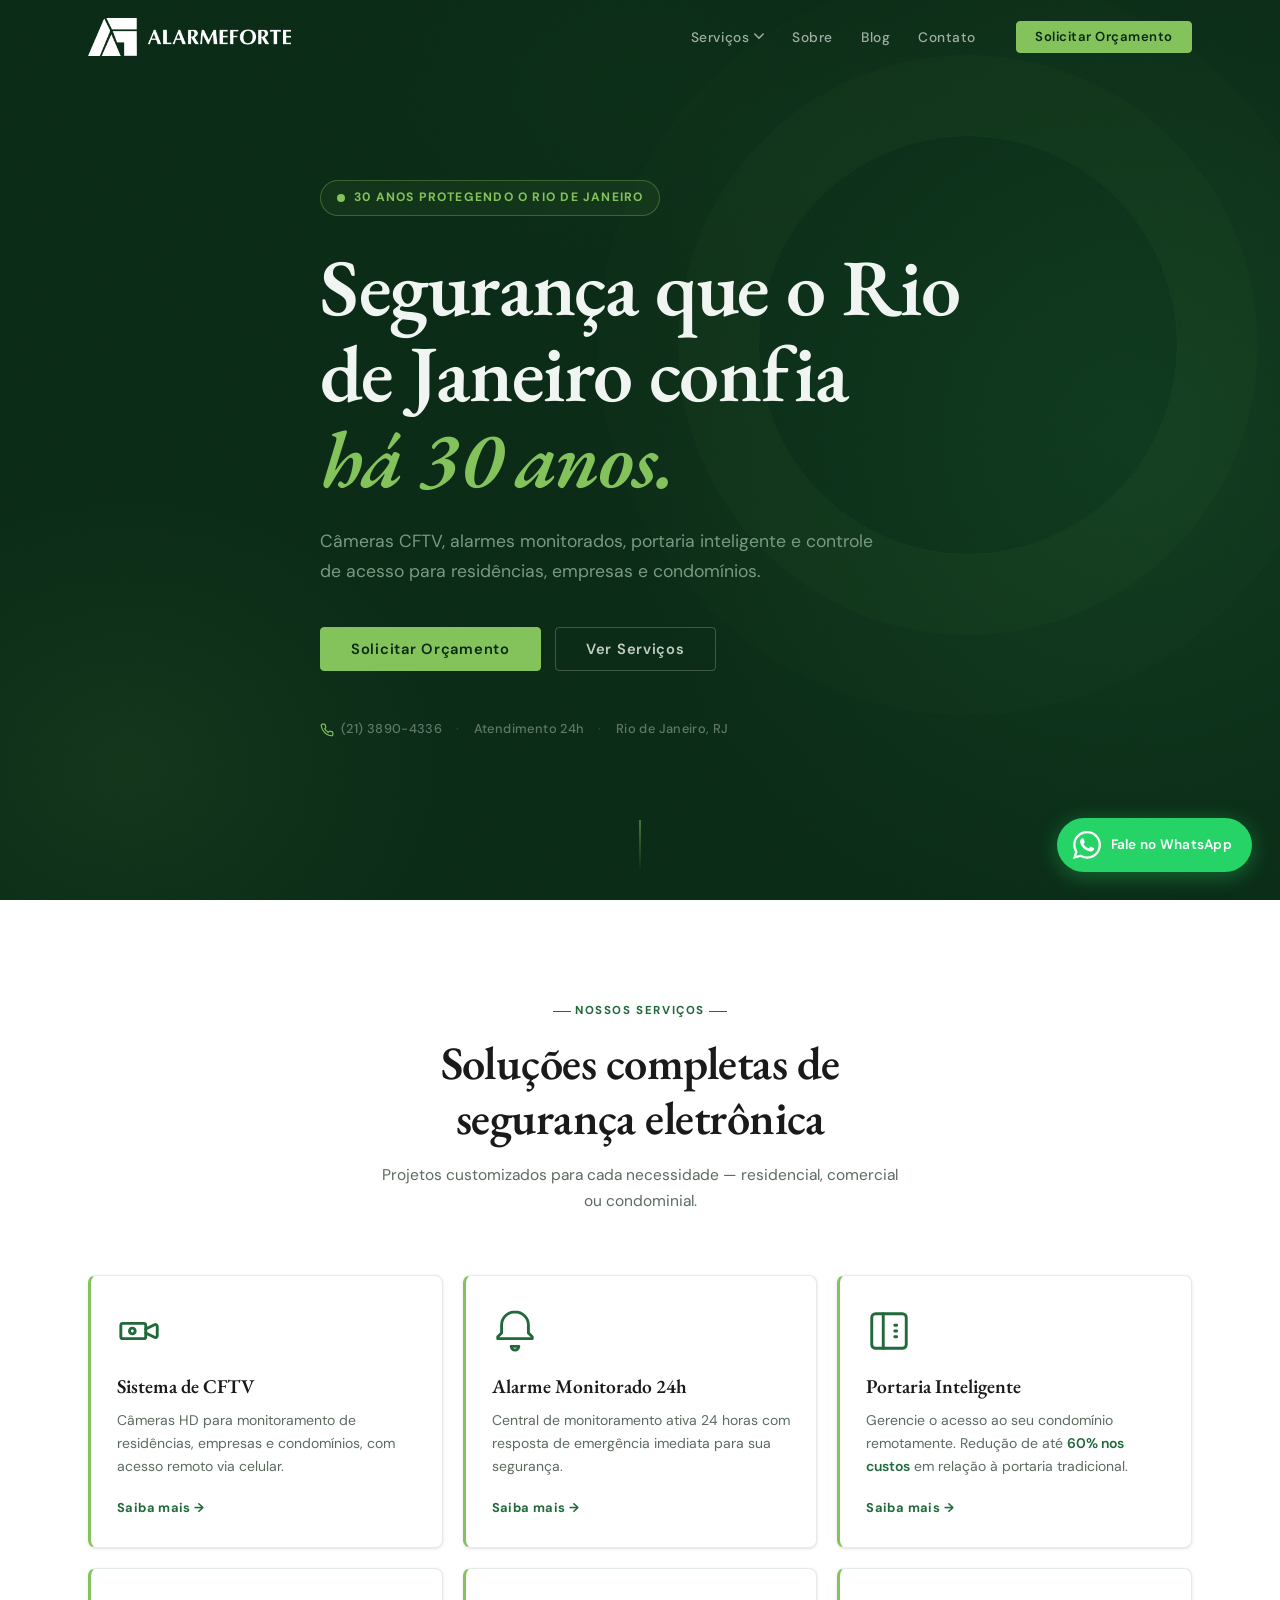
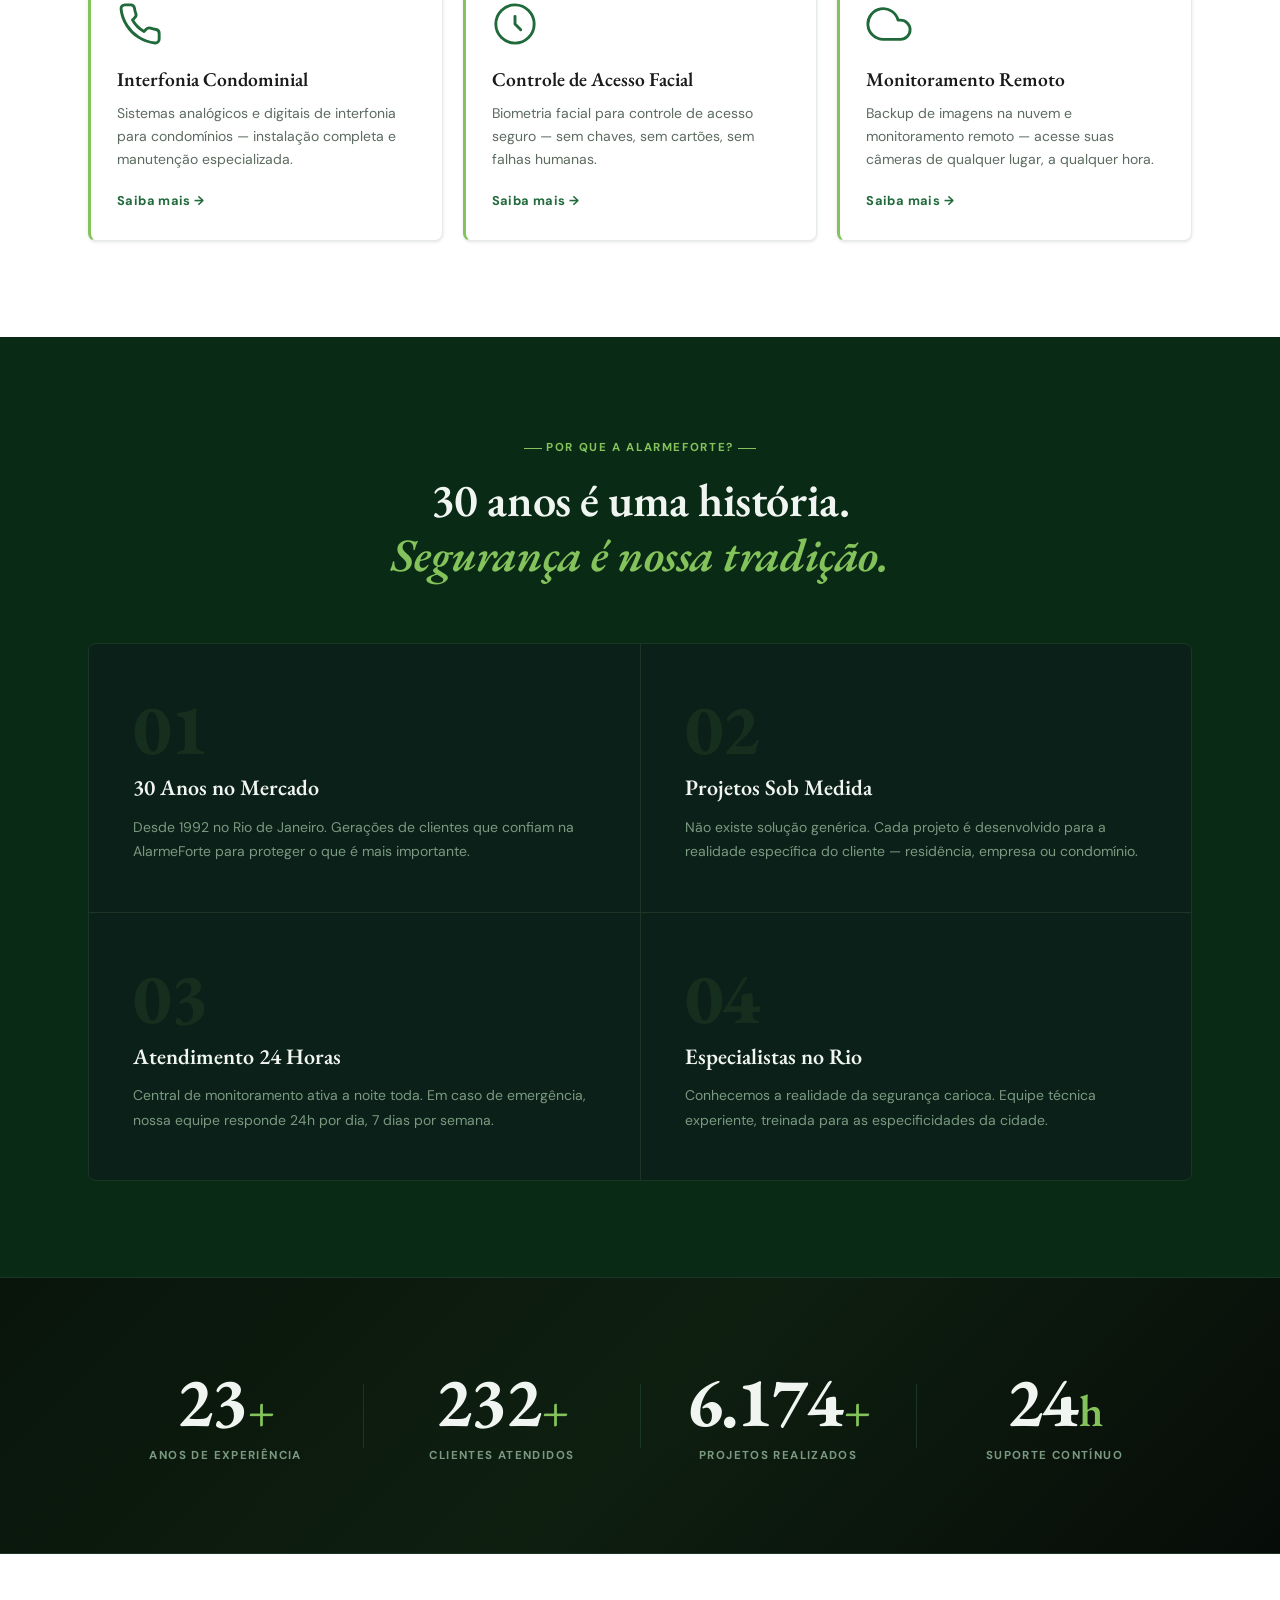
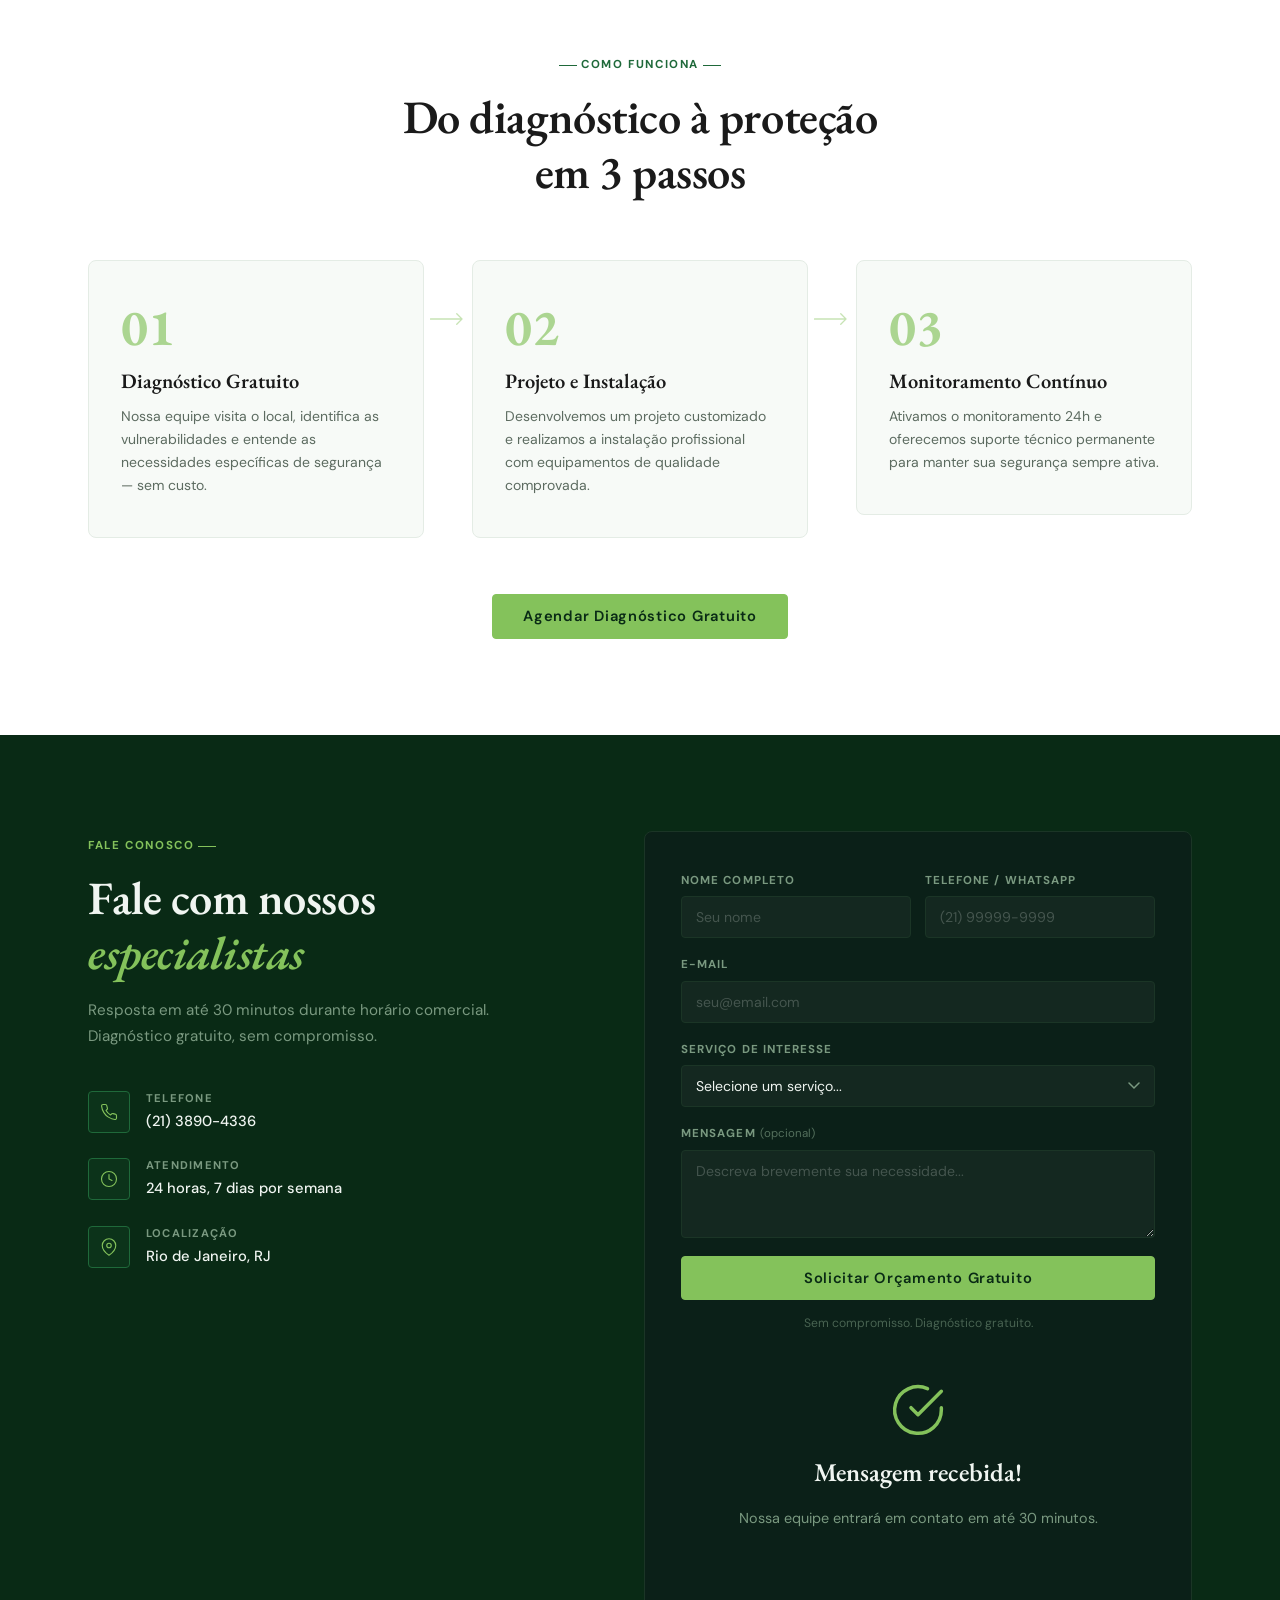
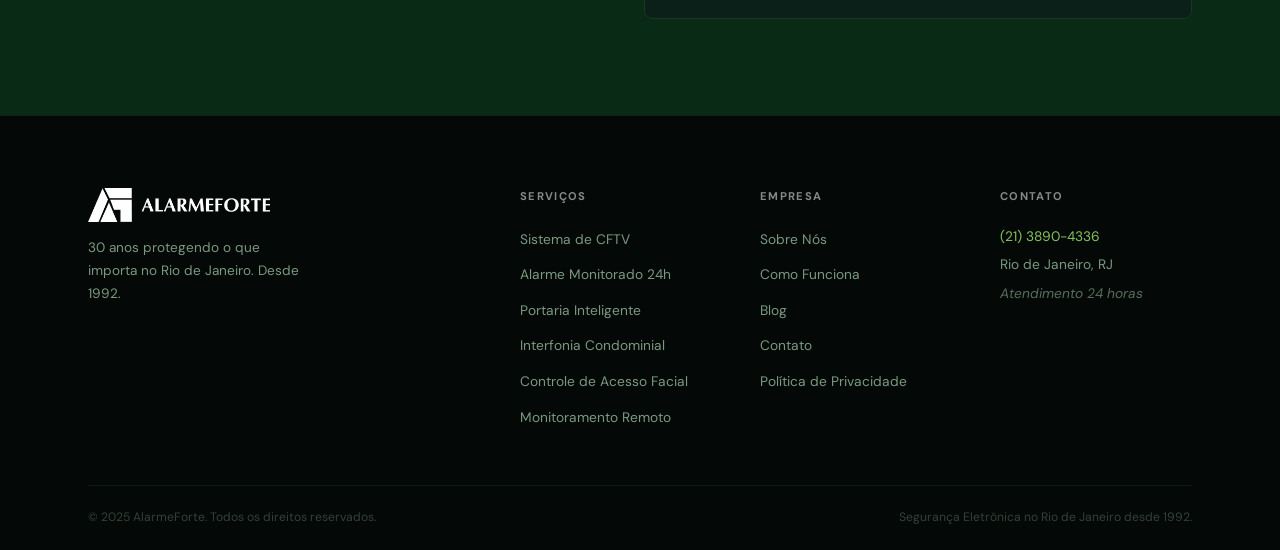
==== commit 3a6e8a5c: "feat: paleta original, fotos de produto e fix do dropdown - Dark bg atualizado para #092A15 (verde e" ====
--- a/index.html
+++ b/index.html
@@ -224,7 +224,7 @@
         <div class="stat-divider" aria-hidden="true"></div>
         <div class="stat-item reveal">
           <div class="stat-value">
-            <span class="stat-number" data-target="1500">0</span><span class="stat-suffix">+</span>
+            <span class="stat-number" data-target="300">0</span><span class="stat-suffix">+</span>
           </div>
           <span class="stat-label">Clientes Atendidos</span>
         </div>
--- a/css/style.css
+++ b/css/style.css
@@ -8,9 +8,9 @@
    =========================== */
 :root {
   /* Colors */
-  --dark-bg:        #080E09;
-  --dark-card:      #0D1810;
-  --dark-border:    #1A2E1D;
+  --dark-bg:        #092A15;
+  --dark-card:      #0B2018;
+  --dark-border:    #1B3526;
   --green-primary:  #1F693A;
   --green-accent:   #84C25B;
   --green-glow:     rgba(132, 194, 91, 0.15);
@@ -157,7 +157,7 @@
 }
 
 .navbar.scrolled {
-  background: rgba(8, 14, 9, 0.94);
+  background: rgba(9, 42, 21, 0.94);
   backdrop-filter: blur(16px);
   -webkit-backdrop-filter: blur(16px);
   padding: 12px 0;
@@ -812,7 +812,7 @@
   background-position: right 14px center;
   padding-right: 36px;
 }
-.form-group select option { background: #0D1810; color: var(--text-light); }
+.form-group select option { background: #0B2018; color: var(--text-light); }
 
 .form-group input::placeholder,
 .form-group textarea::placeholder { color: rgba(240,245,241,0.22); }
@@ -965,7 +965,7 @@
   .nav-links {
     position: fixed;
     top: 60px; left: 0; right: 0; bottom: 0;
-    background: rgba(8, 14, 9, 0.97);
+    background: rgba(9, 42, 21, 0.97);
     backdrop-filter: blur(20px);
     -webkit-backdrop-filter: blur(20px);
     flex-direction: column;
@@ -1208,9 +1208,10 @@
 
 .nav-dropdown-menu {
   position: absolute;
-  top: calc(100% + 14px);
+  top: 100%;
+  padding-top: 14px;
   left: -16px;
-  background: rgba(8, 14, 9, 0.97);
+  background: rgba(9, 42, 21, 0.97);
   backdrop-filter: blur(20px);
   -webkit-backdrop-filter: blur(20px);
   border: 1px solid var(--dark-border);
@@ -1223,15 +1224,7 @@
   transition: opacity var(--t), transform var(--t);
   z-index: 200;
 }
-/* Ponte invisível que cobre o vão entre o botão e o menu */
-.nav-dropdown-menu::before {
-  content: '';
-  position: absolute;
-  top: -14px;
-  left: 0;
-  right: 0;
-  height: 14px;
-}
+
 .nav-dropdown-wrapper.open .nav-dropdown-menu {
   opacity: 1;
   pointer-events: all;
@@ -1251,6 +1244,41 @@
   color: var(--text-light);
 }
 .nav-dropdown-menu a::after { display: none; }
+
+/* ===========================
+   SERVICO SPLIT (imagem + texto)
+   =========================== */
+.servico-split {
+  display: grid;
+  grid-template-columns: 1fr 1fr;
+  gap: 64px;
+  align-items: center;
+}
+.servico-split-text .section-label::before { right: calc(100% - 20px); }
+.servico-split-text .section-label::after  { left:  calc(100% - 20px); }
+.servico-split-image {
+  border-radius: var(--radius-lg);
+  overflow: hidden;
+  box-shadow: var(--shadow-lg);
+  aspect-ratio: 4 / 3;
+}
+.servico-split-image img {
+  width: 100%;
+  height: 100%;
+  object-fit: cover;
+  display: block;
+  transition: transform 0.6s ease;
+}
+.servico-split-image:hover img { transform: scale(1.03); }
+
+@media (max-width: 860px) {
+  .servico-split {
+    grid-template-columns: 1fr;
+    gap: 36px;
+  }
+  .servico-split-image { aspect-ratio: 16 / 9; }
+  .servico-split-text .section-header { text-align: center; }
+}
 
 /* ===========================
    PERFIS (Para quem é)
